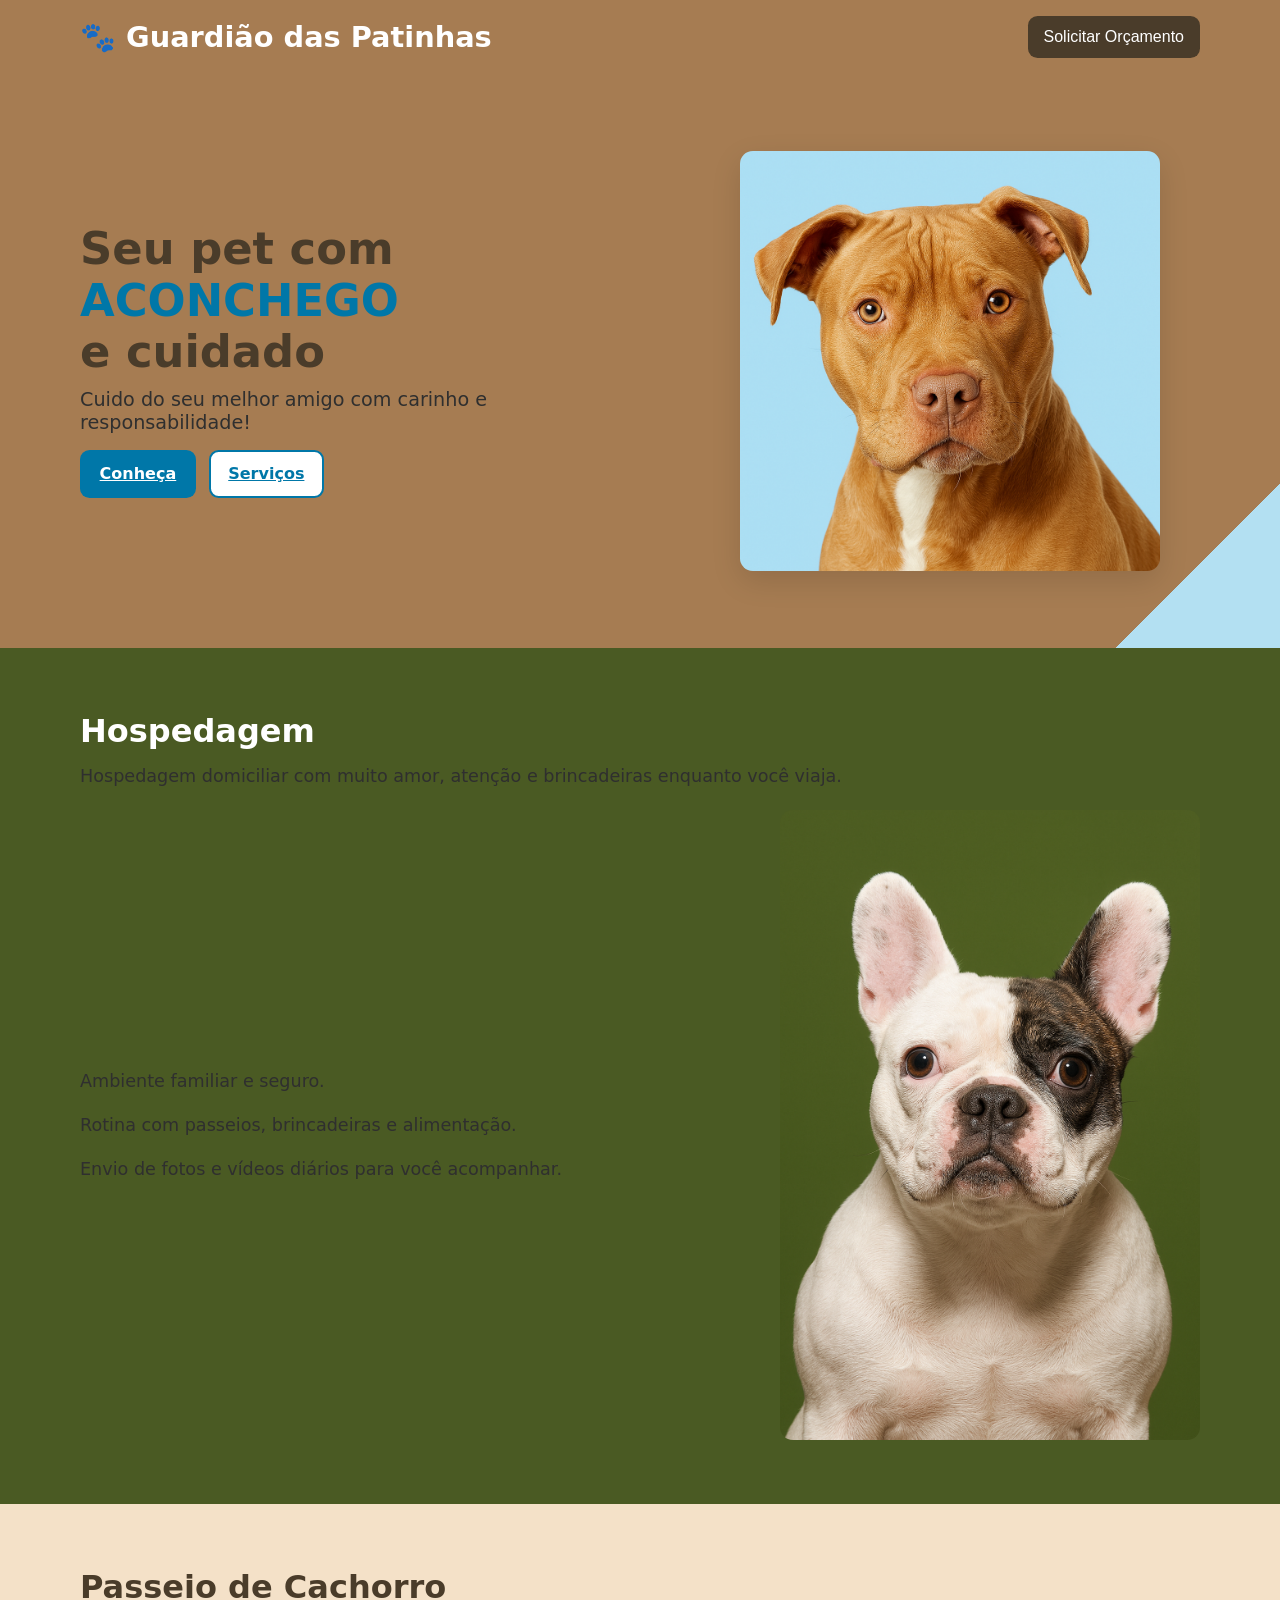
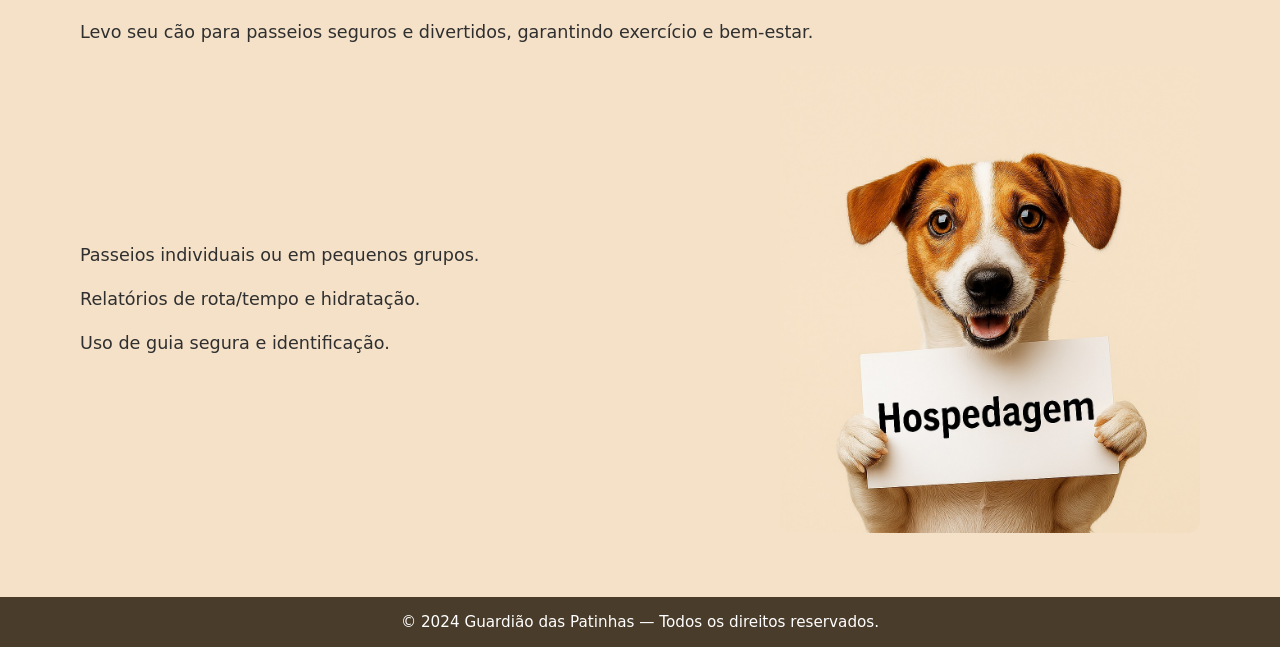
==== main/index.html @ 391a0150 "Segundo commit" ====
<!DOCTYPE html>
<html lang="pt-br">
<head>
  <meta charset="UTF-8" />
  <title>Dogwalker & Hospedagem | Guardião das Patinhas</title>
  <meta name="viewport" content="width=device-width, initial-scale=1" />
  <meta name="description" content="Hospedagem domiciliar e passeios para cães com carinho e segurança. Solicite um orçamento." />

  <style>
    /* ===== Reset básico ===== */
    *, *::before, *::after { box-sizing: border-box; }
    html { scroll-behavior: smooth; }
    body {
      margin: 0;
      font-family: system-ui, -apple-system, "Segoe UI", Roboto, "Helvetica Neue", Arial, sans-serif;
      color: #2b2b2b;
      background: linear-gradient(135deg, #a67c52 50%, #b3e0f2 50%);
      min-height: 100dvh;
    }
    img { display: block; max-width: 100%; height: auto; }

    /* ===== Layout utilitário ===== */
    .container {
      width: min(1120px, 92%);
      margin-inline: auto;
    }
    .stack { display: grid; gap: 1rem; }
    .section { padding-block: clamp(2rem, 5vw, 4rem); background: #fff; }

    /* ===== Cabeçalho ===== */
    header {
      position: relative;
      z-index: 10;
      padding-block: 1rem;
    }
    .header-inner {
      display: flex;
      align-items: center;
      justify-content: space-between;
      gap: 1rem;
    }
    .logo {
      font-size: clamp(1.25rem, 2.5vw, 1.8rem);
      font-weight: 800;
      color: #fff;
      text-wrap: balance;
    }
    .cta-button {
      background-color: #4a3c2a;
      color: #fff;
      padding: .75rem 1rem;
      border: 0;
      border-radius: .6rem;
      font-size: 1rem;
      cursor: pointer;
      transition: transform .08s ease, opacity .2s ease;
    }
    .cta-button:hover { opacity: .92; }
    .cta-button:active { transform: translateY(1px); }

    /* ===== Hero ===== */
    .hero {
      padding-block: clamp(2rem, 6vw, 5rem);
    }
    .hero-grid {
      display: grid;
      grid-template-columns: 1.15fr .85fr;
      align-items: center;
      gap: clamp(1.25rem, 3vw, 2.5rem);
    }
    .hero-text {
      max-width: 56ch;
    }
    .hero-text h1 {
      font-size: clamp(1.8rem, 4vw, 2.8rem);
      line-height: 1.15;
      color: #4a3c2a;
      margin: 0 0 .6rem;
      text-wrap: balance;
    }
    .hero-text h1 span { color: #0077a8; }
    .hero-text p {
      margin: 0 0 1rem;
      font-size: clamp(1rem, 2.1vw, 1.2rem);
      color: #2f2f2f;
    }
    .hero-buttons {
      display: flex;
      flex-wrap: wrap;
      gap: .8rem;
      margin-top: .5rem;
    }
    .btn {
      padding: .8rem 1.1rem;
      border-radius: .6rem;
      border: 2px solid transparent;
      font-weight: 600;
      cursor: pointer;
      transition: transform .08s ease, opacity .2s ease, background .2s ease, color .2s ease, border-color .2s ease;
    }
    .btn:active { transform: translateY(1px); }
    .btn-primary { background: #0077a8; color: #fff; }
    .btn-primary:hover { opacity: .94; }
    .btn-secondary { background: #fff; color: #0077a8; border-color: #0077a8; }
    .btn-secondary:hover { background: #eef8fc; }

    .hero-image {
      /* Removemos margem negativa para não quebrar no mobile */
      justify-self: center;
    }
    .hero-image img {
      width: min(420px, 100%);
      border-radius: .8rem;
      box-shadow: 0 10px 30px rgba(0,0,0,.12);
    }

    /* ===== Seções ===== */
    .section-title {
      font-size: clamp(1.5rem, 3vw, 2rem);
      margin: 0 0 .75rem;
      color: #4a3c2a;
    }
    .section p {
      font-size: clamp(1rem, 2vw, 1.1rem);
      line-height: 1.6;
      margin: 0;
      color: #2f2f2f;
    }

    .section1 { background: #4A5A23; color: #fff; }
    .section1 .section-title { color: #fff; }
    .section1 .media {
      display: grid;
      grid-template-columns: 1fr 420px;
      align-items: center;
      gap: 1.25rem;
      margin-top: 1.25rem;
    }
    .section1 .media .frame img { border-radius: .8rem; }

    .section2 { background: #F4E1C8; }
    .section2 .media {
      display: grid;
      grid-template-columns: 1fr 420px;
      align-items: center;
      gap: 1.25rem;
      margin-top: 1.25rem;
    }
    .section2 .frame img { border-radius: .8rem; }

    /* ===== Rodapé ===== */
    footer {
      text-align: center;
      padding: 1rem;
      background: #4a3c2a;
      color: #fff;
      font-size: .95rem;
    }

    /* ===== Responsividade ===== */
    @media (max-width: 992px) {
      .hero-grid { grid-template-columns: 1fr; text-align: center; }
      .hero-buttons { justify-content: center; }
      .hero-image { order: 2; }
    }

    @media (max-width: 768px) {
      .section1 .media,
      .section2 .media { grid-template-columns: 1fr; }
      .section1 .frame,
      .section2 .frame { justify-self: center; }
    }

    @media (max-width: 480px) {
      .btn, .cta-button { width: 100%; }
      .header-inner { flex-wrap: wrap; }
      .logo { width: 100%; }
    }

    /* Acessibilidade de foco */
    :focus-visible {
      outline: 3px solid #0077a8;
      outline-offset: 2px;
      border-radius: .4rem;
    }
  </style>
</head>
<body>
  <header>
    <div class="container header-inner">
      <div class="logo" aria-label="Guardião das Patinhas">🐾 Guardião das Patinhas</div>
      <button class="cta-button" onclick="document.getElementById('contato').scrollIntoView({behavior:'smooth'})">
        Solicitar Orçamento
      </button>
    </div>
  </header>

  <main>
    <!-- HERO -->
    <section class="hero">
      <div class="container hero-grid">
        <div class="hero-text">
          <h1>Seu pet com <span>ACONCHEGO</span> e cuidado</h1>
          <p>Cuido do seu melhor amigo com carinho e responsabilidade!</p>
          <div class="hero-buttons">
            <a class="btn btn-primary" href="#servicos">Conheça</a>
            <a class="btn btn-secondary" href="#servicos">Serviços</a>
          </div>
        </div>

        <div class="hero-image" aria-hidden="true">
          <!-- Ajuste o caminho dos arquivos conforme os nomes no repositório -->
          <img src="Designer.png" alt="Cachorro feliz em ilustração" />
        </div>
      </div>
    </section>

    <!-- HOSPEDAGEM -->
    <section class="section section1" id="hospedagem">
      <div class="container">
        <h2 class="section-title">Hospedagem</h2>
        <p>Hospedagem domiciliar com muito amor, atenção e brincadeiras enquanto você viaja.</p>

        <div class="media">
          <div class="copy">
            <p class="stack">
              <span>Ambiente familiar e seguro.</span>
              <span>Rotina com passeios, brincadeiras e alimentação.</span>
              <span>Envio de fotos e vídeos diários para você acompanhar.</span>
            </p>
          </div>
          <div class="frame">
            <img src="Designer (1).png" alt="Cão descansando confortável" />
          </div>
        </div>
      </div>
    </section>

    <!-- PASSEIO -->
    <section class="section section2" id="servicos">
      <div class="container">
        <h2 class="section-title">Passeio de Cachorro</h2>
        <p>Levo seu cão para passeios seguros e divertidos, garantindo exercício e bem-estar.</p>

        <div class="media">
          <div class="copy">
            <p class="stack">
              <span>Passeios individuais ou em pequenos grupos.</span>
              <span>Relatórios de rota/tempo e hidratação.</span>
              <span>Uso de guia segura e identificação.</span>
            </p>
          </div>
          <div class="frame">
            <img src="WhatsApp Image 2025-10-24 at 14.42.42.jpeg" alt="Pessoa passeando com um cachorro feliz" />
          </div>
        </div>
      </div>
    </section>
  </main>

  <footer id="contato">
    &copy; 2024 Guardião das Patinhas — Todos os direitos reservados.
  </footer>
</body>
</html>
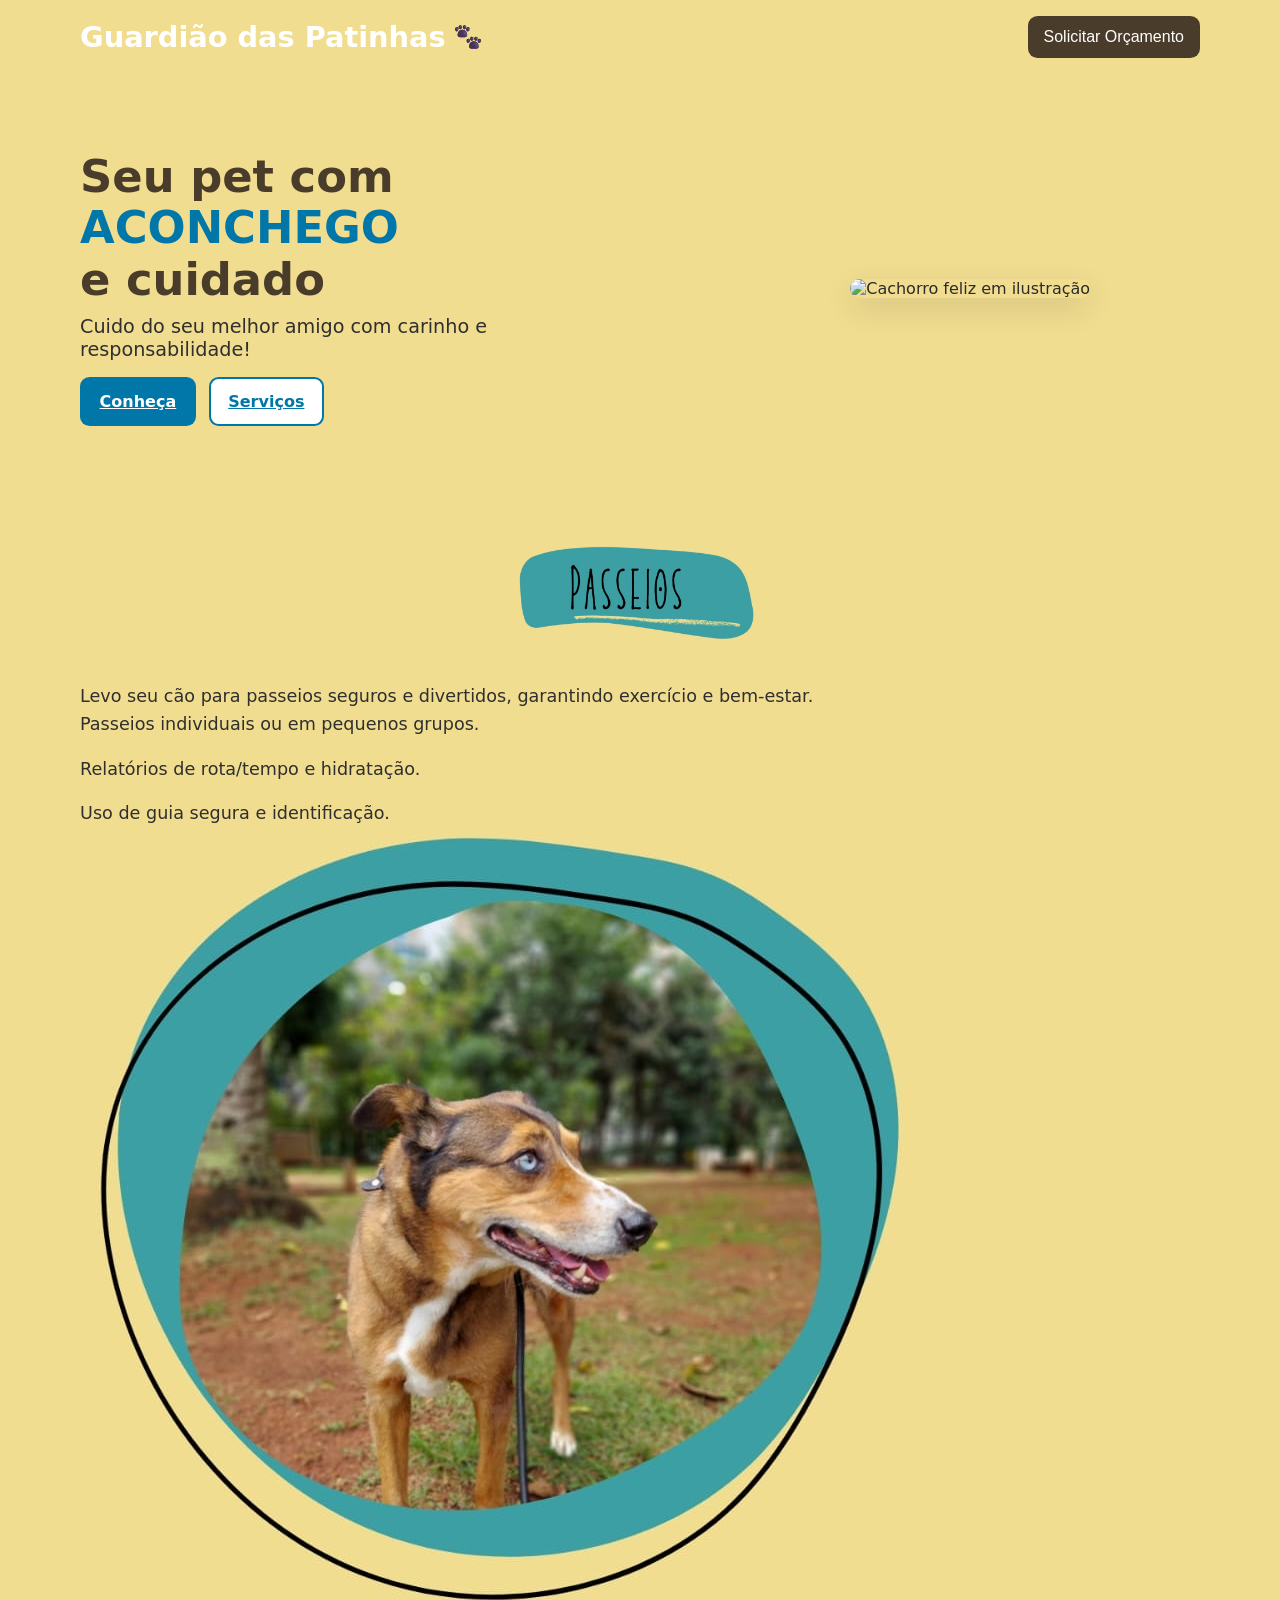
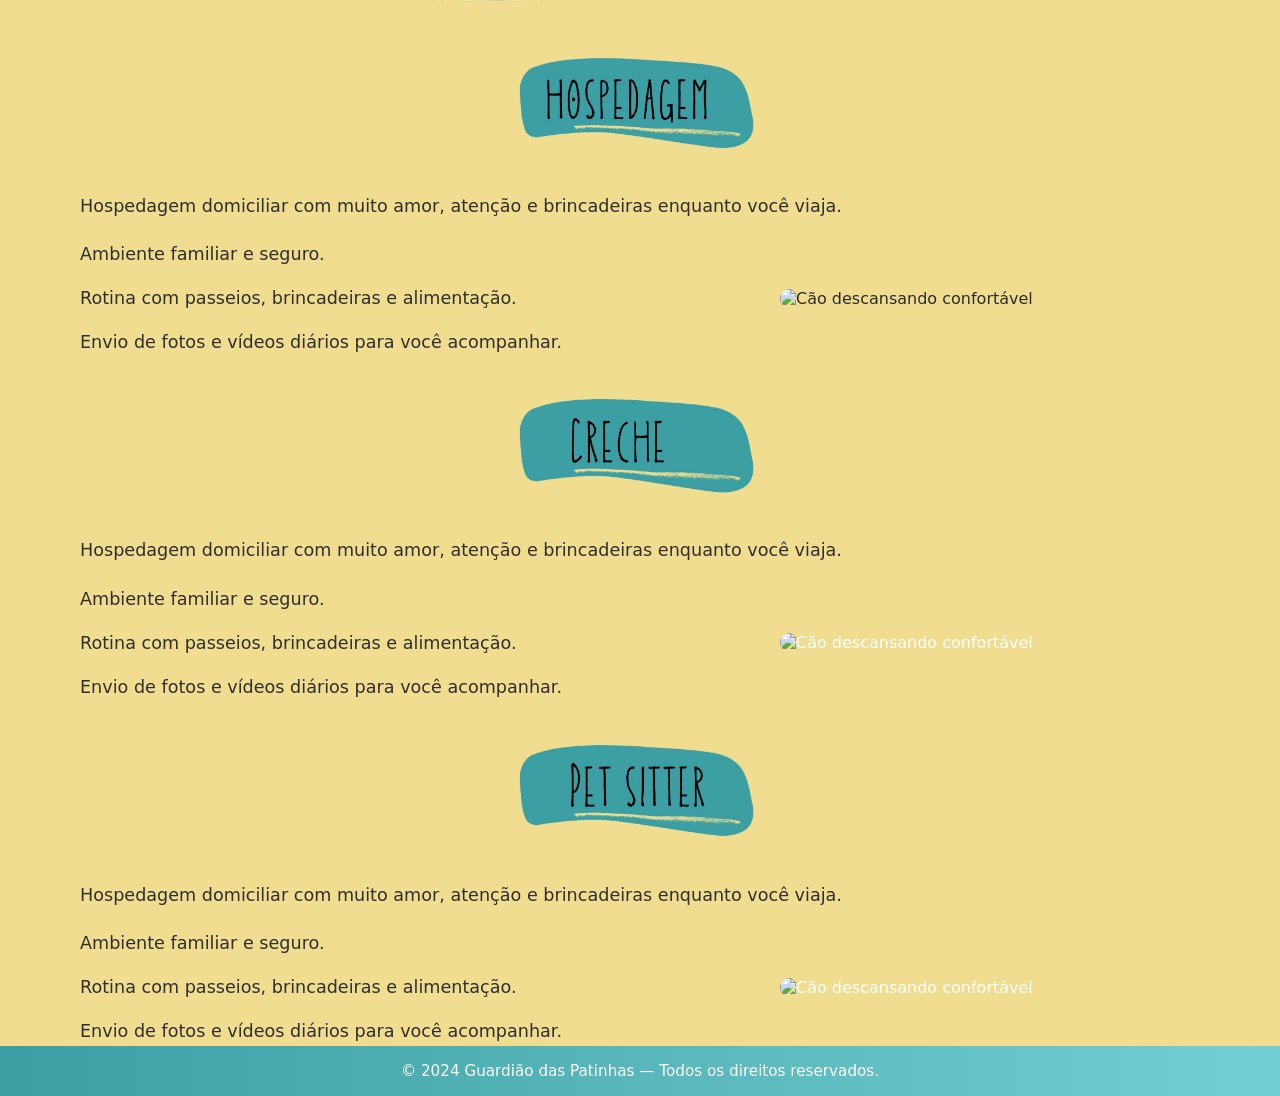
==== commit ef940b84: "Outro commit" ====
--- a/main/index.html
+++ b/main/index.html
@@ -14,7 +14,7 @@
       margin: 0;
       font-family: system-ui, -apple-system, "Segoe UI", Roboto, "Helvetica Neue", Arial, sans-serif;
       color: #2b2b2b;
-      background: linear-gradient(135deg, #a67c52 50%, #b3e0f2 50%);
+      background: #f1dd90;
       min-height: 100dvh;
     }
     img { display: block; max-width: 100%; height: auto; }
@@ -25,7 +25,7 @@
       margin-inline: auto;
     }
     .stack { display: grid; gap: 1rem; }
-    .section { padding-block: clamp(2rem, 5vw, 4rem); background: #fff; }
+    
 
     /* ===== Cabeçalho ===== */
     header {
@@ -44,6 +44,7 @@
       font-weight: 800;
       color: #fff;
       text-wrap: balance;
+      display: flex;
     }
     .cta-button {
       background-color: #4a3c2a;
@@ -127,7 +128,7 @@
       color: #2f2f2f;
     }
 
-    .section1 { background: #4A5A23; color: #fff; }
+    .section1 { color: #fff; }
     .section1 .section-title { color: #fff; }
     .section1 .media {
       display: grid;
@@ -138,7 +139,6 @@
     }
     .section1 .media .frame img { border-radius: .8rem; }
 
-    .section2 { background: #F4E1C8; }
     .section2 .media {
       display: grid;
       grid-template-columns: 1fr 420px;
@@ -152,7 +152,7 @@
     footer {
       text-align: center;
       padding: 1rem;
-      background: #4a3c2a;
+      background: linear-gradient(90deg, #3c9fa3, #72cfd2);
       color: #fff;
       font-size: .95rem;
     }
@@ -183,12 +183,19 @@
       outline-offset: 2px;
       border-radius: .4rem;
     }
+
+    #img-passeio, #img-hospedagem, #img-petsitter, #img-creche {
+      margin: 40px auto;
+      height: 100px;
+      width: 250px;
+    }
+
   </style>
 </head>
 <body>
   <header>
     <div class="container header-inner">
-      <div class="logo" aria-label="Guardião das Patinhas">🐾 Guardião das Patinhas</div>
+      <div class="logo" aria-label="Guardião das Patinhas">Guardião das Patinhas <img src="patinhas.png" alt=""> </div>
       <button class="cta-button" onclick="document.getElementById('contato').scrollIntoView({behavior:'smooth'})">
         Solicitar Orçamento
       </button>
@@ -215,10 +222,31 @@
       </div>
     </section>
 
-    <!-- HOSPEDAGEM -->
-    <section class="section section1" id="hospedagem">
+    <!-- PASSEIO -->
+    <section class="section section3" id="servicos">
       <div class="container">
-        <h2 class="section-title">Hospedagem</h2>
+        <img src="WhatsApp Image 2025-11-22 at 16.36.16.jpeg" id="img-passeio">
+        <p>Levo seu cão para passeios seguros e divertidos, garantindo exercício e bem-estar.</p>
+
+        <div class="media">
+          <div class="copy">
+            <p class="stack">
+              <span>Passeios individuais ou em pequenos grupos.</span>
+              <span>Relatórios de rota/tempo e hidratação.</span>
+              <span>Uso de guia segura e identificação.</span>
+            </p>
+          </div>
+          <div class="frame">
+            <img src="WhatsApp Image 2025-11-22 at 16.40.40.jpeg" alt="Pessoa passeando com um cachorro feliz"  id="img2"/>
+          </div>
+        </div>
+      </div>
+    </section>
+
+        <!-- HOSPEDAGEM -->
+    <section class="section section2" id="hospedagem">
+      <div class="container">
+        <img src="WhatsApp Image 2025-11-22 at 16.26.39.jpeg" id="img-hospedagem">
         <p>Hospedagem domiciliar com muito amor, atenção e brincadeiras enquanto você viaja.</p>
 
         <div class="media">
@@ -236,22 +264,43 @@
       </div>
     </section>
 
-    <!-- PASSEIO -->
-    <section class="section section2" id="servicos">
+    <!-- CRECHE -->
+    <section class="section section1" id="creche">
       <div class="container">
-        <h2 class="section-title">Passeio de Cachorro</h2>
-        <p>Levo seu cão para passeios seguros e divertidos, garantindo exercício e bem-estar.</p>
+        <img src="WhatsApp Image 2025-11-22 at 16.37.30.jpeg" id="img-creche">
+        <p>Hospedagem domiciliar com muito amor, atenção e brincadeiras enquanto você viaja.</p>
 
         <div class="media">
           <div class="copy">
             <p class="stack">
-              <span>Passeios individuais ou em pequenos grupos.</span>
-              <span>Relatórios de rota/tempo e hidratação.</span>
-              <span>Uso de guia segura e identificação.</span>
+              <span>Ambiente familiar e seguro.</span>
+              <span>Rotina com passeios, brincadeiras e alimentação.</span>
+              <span>Envio de fotos e vídeos diários para você acompanhar.</span>
             </p>
           </div>
           <div class="frame">
-            <img src="WhatsApp Image 2025-10-24 at 14.42.42.jpeg" alt="Pessoa passeando com um cachorro feliz" />
+            <img src="Designer (1).png" alt="Cão descansando confortável" />
+          </div>
+        </div>
+      </div>
+    </section>
+
+    <!-- PET SISTTER -->
+    <section class="section section1" id="petsitter">
+      <div class="container">
+        <img src="WhatsApp Image 2025-11-22 at 16.36.59.jpeg" id="img-petsitter">
+        <p>Hospedagem domiciliar com muito amor, atenção e brincadeiras enquanto você viaja.</p>
+
+        <div class="media">
+          <div class="copy">
+            <p class="stack">
+              <span>Ambiente familiar e seguro.</span>
+              <span>Rotina com passeios, brincadeiras e alimentação.</span>
+              <span>Envio de fotos e vídeos diários para você acompanhar.</span>
+            </p>
+          </div>
+          <div class="frame">
+            <img src="Designer (1).png" alt="Cão descansando confortável" />
           </div>
         </div>
       </div>
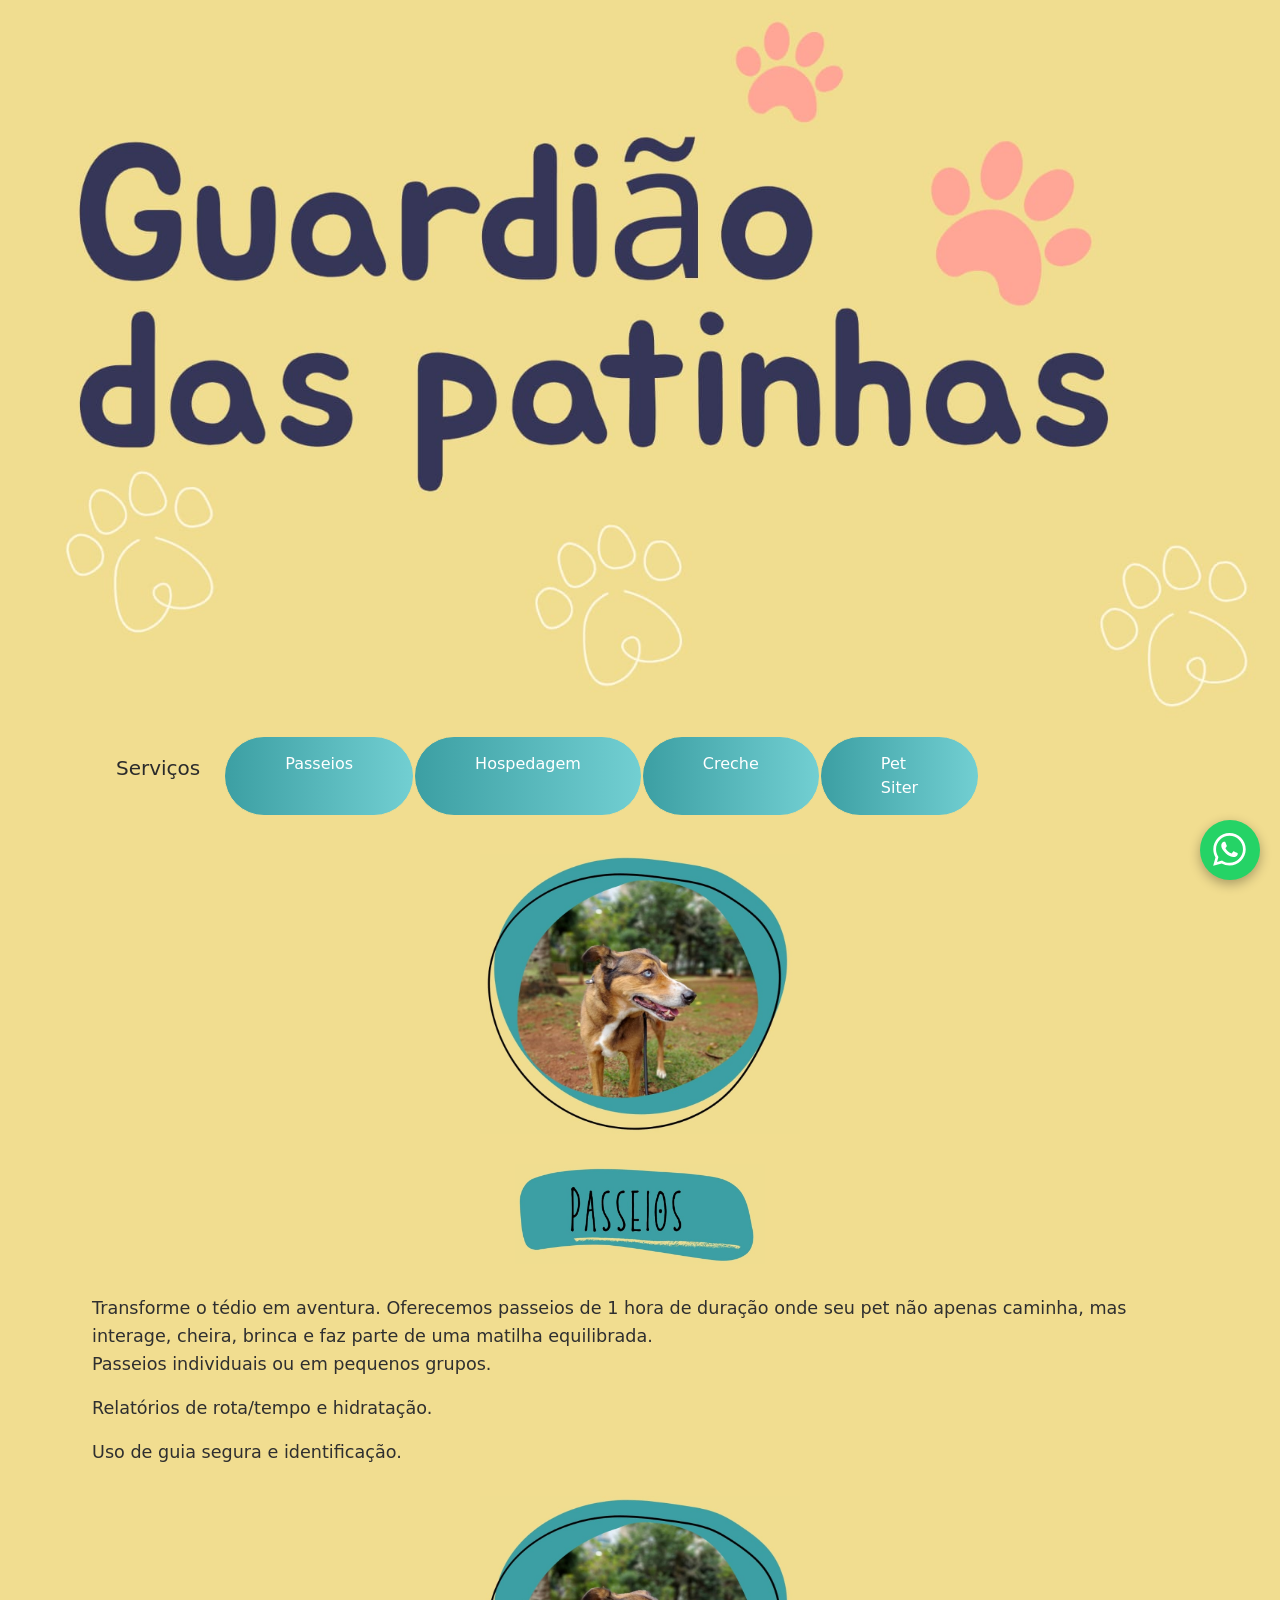
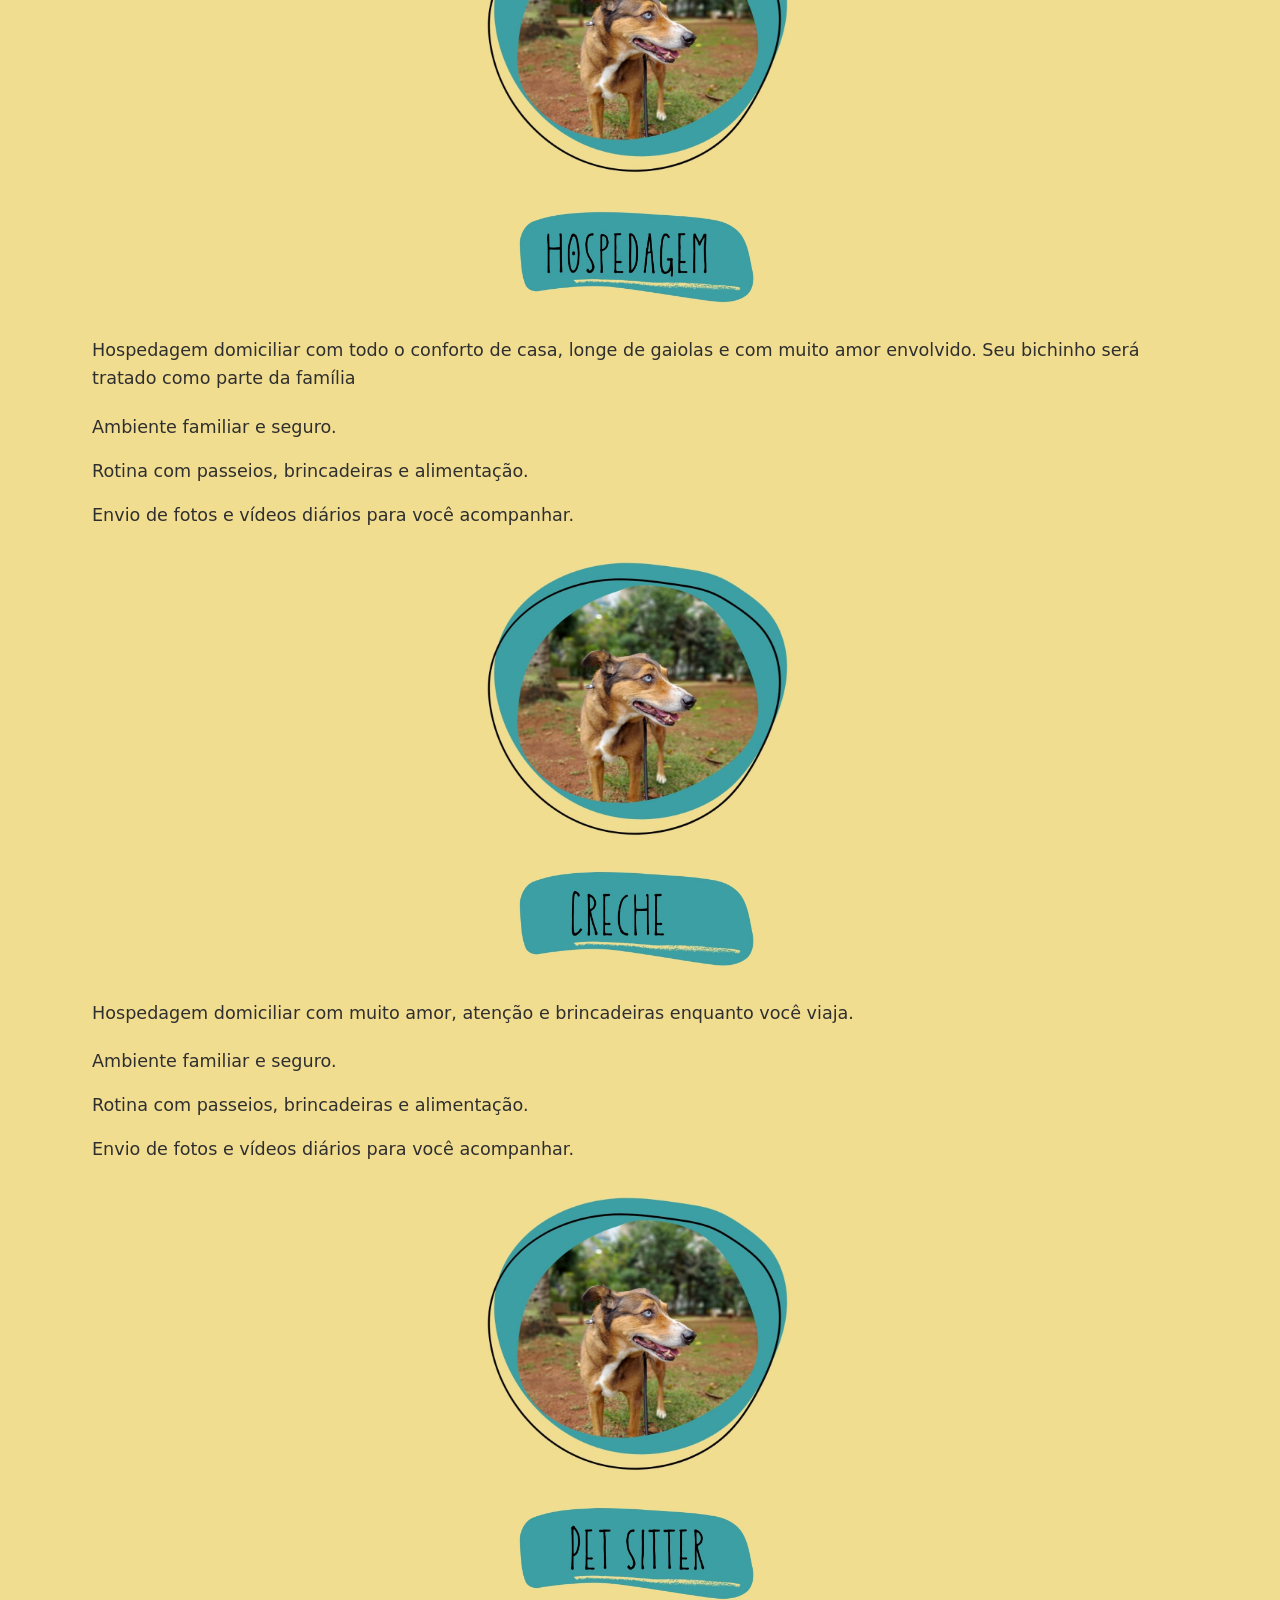
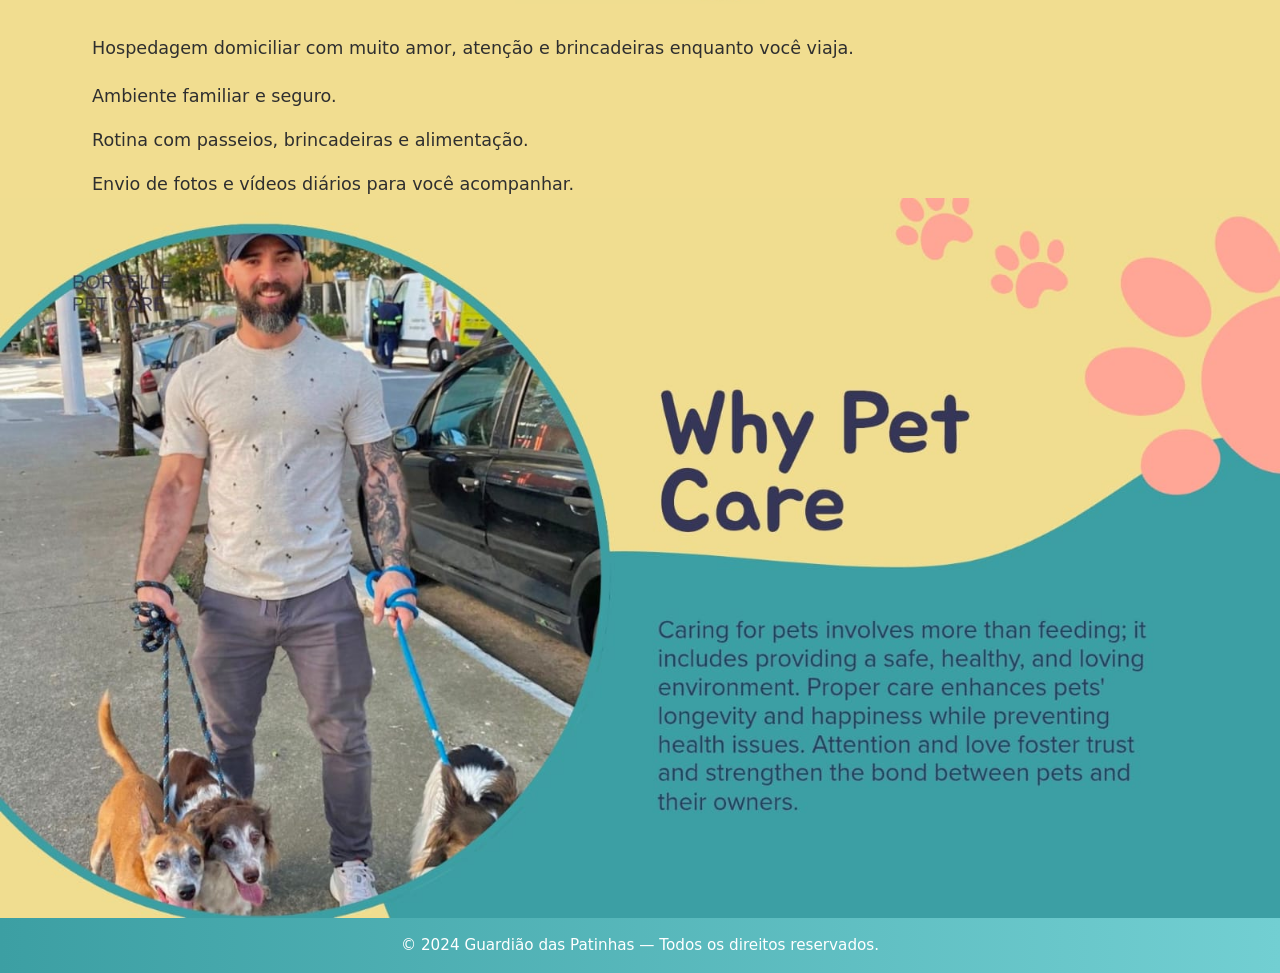
==== commit b3b1495a: "Add files via upload" ====
--- a/main/index.html
+++ b/main/index.html
@@ -1,314 +1,475 @@
-<!DOCTYPE html>
-<html lang="pt-br">
-<head>
-  <meta charset="UTF-8" />
-  <title>Dogwalker & Hospedagem | Guardião das Patinhas</title>
-  <meta name="viewport" content="width=device-width, initial-scale=1" />
-  <meta name="description" content="Hospedagem domiciliar e passeios para cães com carinho e segurança. Solicite um orçamento." />
-
-  <style>
-    /* ===== Reset básico ===== */
-    *, *::before, *::after { box-sizing: border-box; }
-    html { scroll-behavior: smooth; }
-    body {
-      margin: 0;
-      font-family: system-ui, -apple-system, "Segoe UI", Roboto, "Helvetica Neue", Arial, sans-serif;
-      color: #2b2b2b;
-      background: #f1dd90;
-      min-height: 100dvh;
-    }
-    img { display: block; max-width: 100%; height: auto; }
-
-    /* ===== Layout utilitário ===== */
-    .container {
-      width: min(1120px, 92%);
-      margin-inline: auto;
-    }
-    .stack { display: grid; gap: 1rem; }
-    
-
-    /* ===== Cabeçalho ===== */
-    header {
-      position: relative;
-      z-index: 10;
-      padding-block: 1rem;
-    }
-    .header-inner {
-      display: flex;
-      align-items: center;
-      justify-content: space-between;
-      gap: 1rem;
-    }
-    .logo {
-      font-size: clamp(1.25rem, 2.5vw, 1.8rem);
-      font-weight: 800;
-      color: #fff;
-      text-wrap: balance;
-      display: flex;
-    }
-    .cta-button {
-      background-color: #4a3c2a;
-      color: #fff;
-      padding: .75rem 1rem;
-      border: 0;
-      border-radius: .6rem;
-      font-size: 1rem;
-      cursor: pointer;
-      transition: transform .08s ease, opacity .2s ease;
-    }
-    .cta-button:hover { opacity: .92; }
-    .cta-button:active { transform: translateY(1px); }
-
-    /* ===== Hero ===== */
-    .hero {
-      padding-block: clamp(2rem, 6vw, 5rem);
-    }
-    .hero-grid {
-      display: grid;
-      grid-template-columns: 1.15fr .85fr;
-      align-items: center;
-      gap: clamp(1.25rem, 3vw, 2.5rem);
-    }
-    .hero-text {
-      max-width: 56ch;
-    }
-    .hero-text h1 {
-      font-size: clamp(1.8rem, 4vw, 2.8rem);
-      line-height: 1.15;
-      color: #4a3c2a;
-      margin: 0 0 .6rem;
-      text-wrap: balance;
-    }
-    .hero-text h1 span { color: #0077a8; }
-    .hero-text p {
-      margin: 0 0 1rem;
-      font-size: clamp(1rem, 2.1vw, 1.2rem);
-      color: #2f2f2f;
-    }
-    .hero-buttons {
-      display: flex;
-      flex-wrap: wrap;
-      gap: .8rem;
-      margin-top: .5rem;
-    }
-    .btn {
-      padding: .8rem 1.1rem;
-      border-radius: .6rem;
-      border: 2px solid transparent;
-      font-weight: 600;
-      cursor: pointer;
-      transition: transform .08s ease, opacity .2s ease, background .2s ease, color .2s ease, border-color .2s ease;
-    }
-    .btn:active { transform: translateY(1px); }
-    .btn-primary { background: #0077a8; color: #fff; }
-    .btn-primary:hover { opacity: .94; }
-    .btn-secondary { background: #fff; color: #0077a8; border-color: #0077a8; }
-    .btn-secondary:hover { background: #eef8fc; }
-
-    .hero-image {
-      /* Removemos margem negativa para não quebrar no mobile */
-      justify-self: center;
-    }
-    .hero-image img {
-      width: min(420px, 100%);
-      border-radius: .8rem;
-      box-shadow: 0 10px 30px rgba(0,0,0,.12);
-    }
-
-    /* ===== Seções ===== */
-    .section-title {
-      font-size: clamp(1.5rem, 3vw, 2rem);
-      margin: 0 0 .75rem;
-      color: #4a3c2a;
-    }
-    .section p {
-      font-size: clamp(1rem, 2vw, 1.1rem);
-      line-height: 1.6;
-      margin: 0;
-      color: #2f2f2f;
-    }
-
-    .section1 { color: #fff; }
-    .section1 .section-title { color: #fff; }
-    .section1 .media {
-      display: grid;
-      grid-template-columns: 1fr 420px;
-      align-items: center;
-      gap: 1.25rem;
-      margin-top: 1.25rem;
-    }
-    .section1 .media .frame img { border-radius: .8rem; }
-
-    .section2 .media {
-      display: grid;
-      grid-template-columns: 1fr 420px;
-      align-items: center;
-      gap: 1.25rem;
-      margin-top: 1.25rem;
-    }
-    .section2 .frame img { border-radius: .8rem; }
-
-    /* ===== Rodapé ===== */
-    footer {
-      text-align: center;
-      padding: 1rem;
-      background: linear-gradient(90deg, #3c9fa3, #72cfd2);
-      color: #fff;
-      font-size: .95rem;
-    }
-
-    /* ===== Responsividade ===== */
-    @media (max-width: 992px) {
-      .hero-grid { grid-template-columns: 1fr; text-align: center; }
-      .hero-buttons { justify-content: center; }
-      .hero-image { order: 2; }
-    }
-
-    @media (max-width: 768px) {
-      .section1 .media,
-      .section2 .media { grid-template-columns: 1fr; }
-      .section1 .frame,
-      .section2 .frame { justify-self: center; }
-    }
-
-    @media (max-width: 480px) {
-      .btn, .cta-button { width: 100%; }
-      .header-inner { flex-wrap: wrap; }
-      .logo { width: 100%; }
-    }
-
-    /* Acessibilidade de foco */
-    :focus-visible {
-      outline: 3px solid #0077a8;
-      outline-offset: 2px;
-      border-radius: .4rem;
-    }
-
-    #img-passeio, #img-hospedagem, #img-petsitter, #img-creche {
-      margin: 40px auto;
-      height: 100px;
-      width: 250px;
-    }
-
-  </style>
-</head>
-<body>
-  <header>
-    <div class="container header-inner">
-      <div class="logo" aria-label="Guardião das Patinhas">Guardião das Patinhas <img src="patinhas.png" alt=""> </div>
-      <button class="cta-button" onclick="document.getElementById('contato').scrollIntoView({behavior:'smooth'})">
-        Solicitar Orçamento
-      </button>
-    </div>
-  </header>
-
-  <main>
-    <!-- HERO -->
-    <section class="hero">
-      <div class="container hero-grid">
-        <div class="hero-text">
-          <h1>Seu pet com <span>ACONCHEGO</span> e cuidado</h1>
-          <p>Cuido do seu melhor amigo com carinho e responsabilidade!</p>
-          <div class="hero-buttons">
-            <a class="btn btn-primary" href="#servicos">Conheça</a>
-            <a class="btn btn-secondary" href="#servicos">Serviços</a>
-          </div>
-        </div>
-
-        <div class="hero-image" aria-hidden="true">
-          <!-- Ajuste o caminho dos arquivos conforme os nomes no repositório -->
-          <img src="Designer.png" alt="Cachorro feliz em ilustração" />
-        </div>
-      </div>
-    </section>
-
-    <!-- PASSEIO -->
-    <section class="section section3" id="servicos">
-      <div class="container">
-        <img src="WhatsApp Image 2025-11-22 at 16.36.16.jpeg" id="img-passeio">
-        <p>Levo seu cão para passeios seguros e divertidos, garantindo exercício e bem-estar.</p>
-
-        <div class="media">
-          <div class="copy">
-            <p class="stack">
-              <span>Passeios individuais ou em pequenos grupos.</span>
-              <span>Relatórios de rota/tempo e hidratação.</span>
-              <span>Uso de guia segura e identificação.</span>
-            </p>
-          </div>
-          <div class="frame">
-            <img src="WhatsApp Image 2025-11-22 at 16.40.40.jpeg" alt="Pessoa passeando com um cachorro feliz"  id="img2"/>
-          </div>
-        </div>
-      </div>
-    </section>
-
-        <!-- HOSPEDAGEM -->
-    <section class="section section2" id="hospedagem">
-      <div class="container">
-        <img src="WhatsApp Image 2025-11-22 at 16.26.39.jpeg" id="img-hospedagem">
-        <p>Hospedagem domiciliar com muito amor, atenção e brincadeiras enquanto você viaja.</p>
-
-        <div class="media">
-          <div class="copy">
-            <p class="stack">
-              <span>Ambiente familiar e seguro.</span>
-              <span>Rotina com passeios, brincadeiras e alimentação.</span>
-              <span>Envio de fotos e vídeos diários para você acompanhar.</span>
-            </p>
-          </div>
-          <div class="frame">
-            <img src="Designer (1).png" alt="Cão descansando confortável" />
-          </div>
-        </div>
-      </div>
-    </section>
-
-    <!-- CRECHE -->
-    <section class="section section1" id="creche">
-      <div class="container">
-        <img src="WhatsApp Image 2025-11-22 at 16.37.30.jpeg" id="img-creche">
-        <p>Hospedagem domiciliar com muito amor, atenção e brincadeiras enquanto você viaja.</p>
-
-        <div class="media">
-          <div class="copy">
-            <p class="stack">
-              <span>Ambiente familiar e seguro.</span>
-              <span>Rotina com passeios, brincadeiras e alimentação.</span>
-              <span>Envio de fotos e vídeos diários para você acompanhar.</span>
-            </p>
-          </div>
-          <div class="frame">
-            <img src="Designer (1).png" alt="Cão descansando confortável" />
-          </div>
-        </div>
-      </div>
-    </section>
-
-    <!-- PET SISTTER -->
-    <section class="section section1" id="petsitter">
-      <div class="container">
-        <img src="WhatsApp Image 2025-11-22 at 16.36.59.jpeg" id="img-petsitter">
-        <p>Hospedagem domiciliar com muito amor, atenção e brincadeiras enquanto você viaja.</p>
-
-        <div class="media">
-          <div class="copy">
-            <p class="stack">
-              <span>Ambiente familiar e seguro.</span>
-              <span>Rotina com passeios, brincadeiras e alimentação.</span>
-              <span>Envio de fotos e vídeos diários para você acompanhar.</span>
-            </p>
-          </div>
-          <div class="frame">
-            <img src="Designer (1).png" alt="Cão descansando confortável" />
-          </div>
-        </div>
-      </div>
-    </section>
-  </main>
-
-  <footer id="contato">
-    &copy; 2024 Guardião das Patinhas — Todos os direitos reservados.
-  </footer>
-</body>
+<!DOCTYPE html>
+<html lang="pt-br">
+
+<head>
+  <meta charset="UTF-8" />
+  <title>Dogwalker & Hospedagem | Guardião das Patinhas</title>
+  <meta name="viewport" content="width=device-width, initial-scale=1" />
+  <meta name="description"
+    content="Hospedagem domiciliar e passeios para cães com carinho e segurança. Solicite um orçamento." />
+
+  <style>
+    /* ===== Reset básico ===== */
+    *,
+    *::before,
+    *::after {
+      box-sizing: border-box;
+    }
+
+    html {
+      scroll-behavior: smooth;
+    }
+
+    body {
+      margin: 0 !important;
+      font-family: system-ui, -apple-system, "Segoe UI", Roboto, "Helvetica Neue", Arial, sans-serif !important;
+      color: #2b2b2b !important;
+      background: #f1dd90 !important;
+      min-height: 100dvh !important;
+    }
+
+    img {
+      display: block !important;
+      max-width: 100% !important;
+      height: auto !important;
+    }
+
+    /* ===== Layout utilitário ===== */
+    .container {
+      width: min(1120px, 92%) !important;
+      margin-inline: auto !important;
+    }
+
+    .stack {
+      display: grid !important;
+      gap: 1rem !important;
+    }
+
+
+    /* ===== Cabeçalho ===== */
+    header {
+      position: relative !important;
+      z-index: 10 !important;
+    }
+
+    .header-inner {
+      display: flex !important;
+      align-items: center !important;
+      justify-content: space-between !important;
+      gap: 1rem !important;
+    }
+
+    .logo {
+      font-size: clamp(1.25rem, 2.5vw, 1.8rem) !important;
+      font-weight: 800 !important;
+      color: #fff !important;
+      text-wrap: balance !important;
+      display: flex !important;
+    }
+
+    .cta-button {
+      background-color: #4a3c2a !important;
+      color: #fff !important;
+      padding: .75rem 1rem !important;
+      border: 0 !important;
+      border-radius: .6rem !important;
+      font-size: 1rem !important;
+      cursor: pointer !important;
+      transition: transform .08s ease, opacity .2s ease !important;
+    }
+
+    .cta-button:hover {
+      opacity: .92 !important;
+    }
+
+    .cta-button:active {
+      transform: translateY(1px) !important;
+    }
+
+    /* ===== Hero ===== */
+
+    .hero-grid {
+      display: grid !important;
+      grid-template-columns: 1.15fr .85fr !important;
+      align-items: center !important;
+      gap: clamp(1.25rem, 3vw, 2.5rem) !important;
+    }
+
+    .hero-text {
+      max-width: 56ch !important;
+    }
+
+    .hero-text h1 {
+      font-size: clamp(1.8rem, 4vw, 2.8rem) !important;
+      line-height: 1.15 !important;
+      color: #4a3c2a !important;
+      margin: 0 0 .6rem !important;
+      text-wrap: balance !important;
+    }
+
+    .hero-text h1 span {
+      color: #0077a8 !important;
+    }
+
+    .hero-text p {
+      margin: 0 0 1rem !important;
+      font-size: clamp(1rem, 2.1vw, 1.2rem) !important;
+      color: #2f2f2f !important;
+    }
+
+    .hero-buttons {
+      display: flex !important;
+      flex-wrap: wrap !important;
+      gap: .8rem !important;
+      margin-top: .5rem !important;
+    }
+
+    .btn {
+      padding: .8rem 1.1rem !important;
+      border-radius: .6rem !important;
+      border: 2px solid transparent !important;
+      font-weight: 600 !important;
+      cursor: pointer !important;
+      transition: transform .08s ease, opacity .2s ease, background .2s ease, color .2s ease, border-color .2s ease !important;
+    }
+
+    .btn:active {
+      transform: translateY(1px) !important;
+    }
+
+    .btn-primary {
+      background: #0077a8 !important;
+      color: #fff !important;
+    }
+
+    .btn-primary:hover {
+      opacity: .94 !important;
+    }
+
+    .btn-secondary {
+      background: #fff !important;
+      color: #0077a8 !important;
+      border-color: #0077a8 !important;
+    }
+
+    .btn-secondary:hover {
+      background: #eef8fc !important;
+    }
+
+    .hero-image {
+      /* Removemos margem negativa para não quebrar no mobile */
+      justify-self: center !important;
+    }
+
+    .hero-image img {
+      width: min(420px, 100%) !important;
+      border-radius: .8rem !important;
+      box-shadow: 0 10px 30px rgba(0, 0, 0, .12) !important;
+    }
+
+    /* ===== Seções ===== */
+    .section-title {
+      font-size: clamp(1.5rem, 3vw, 2rem) !important;
+      margin: 0 0 .75rem !important;
+      color: #4a3c2a !important;
+    }
+
+    .section p {
+      font-size: clamp(1rem, 2vw, 1.1rem) !important;
+      line-height: 1.6 !important;
+      margin: 0 !important;
+      color: #2f2f2f !important;
+    }
+
+    .section1 {
+      color: #fff !important;
+    }
+
+    .section1 .section-title {
+      color: #fff !important;
+    }
+
+    .section1 .media {
+      display: grid !important;
+      grid-template-columns: 1fr 420px !important;
+      align-items: center !important;
+      gap: 1.25rem !important;
+      margin-top: 1.25rem !important;
+    }
+
+    .section1 .media .frame img {
+      border-radius: .8rem !important;
+    }
+
+    .section2 .media {
+      display: grid !important;
+      grid-template-columns: 1fr 420px !important;
+      align-items: center !important;
+      gap: 1.25rem !important;
+      margin-top: 1.25rem !important;
+    }
+
+    .section2 .frame img {
+      border-radius: .8rem !important;
+    }
+
+    /* ===== Rodapé ===== */
+    footer {
+      text-align: center !important;
+      padding: 1rem !important;
+      background: linear-gradient(90deg, #3c9fa3, #72cfd2) !important;
+      color: #fff !important;
+      font-size: .95rem !important;
+    }
+
+    /* ===== Responsividade ===== */
+    @media (max-width: 992px) {
+      .hero-grid {
+        grid-template-columns: 1fr !important;
+        text-align: center !important;
+      }
+
+      .hero-buttons {
+        justify-content: center !important;
+      }
+
+      .hero-image {
+        order: 2 !important;
+      }
+    }
+
+    @media (max-width: 768px) {
+
+      .section1 .media,
+      .section2 .media {
+        grid-template-columns: 1fr !important;
+      }
+
+      .section1 .frame,
+      .section2 .frame {
+        justify-self: center !important;
+      }
+    }
+
+    @media (max-width: 480px) {
+
+      .btn,
+      .cta-button {
+        width: 100% !important;
+      }
+
+      .header-inner {
+        flex-wrap: wrap !important;
+      }
+
+      .logo {
+        width: 100% !important;
+      }
+    }
+
+    /* Acessibilidade de foco */
+    :focus-visible {
+      outline: 3px solid #0077a8 !important;
+      outline-offset: 2px !important;
+      border-radius: .4rem !important;
+    }
+
+    #img-passeio,
+    #img-hospedagem,
+    #img-petsitter,
+    #img-creche {
+      margin: 0px auto 30px !important;
+      height: 100px !important;
+      width: 250px !important;
+    }
+
+    #avatar {
+      width: 270px !important;
+      height: 270px !important;
+      object-fit: cover !important;
+      border-radius: 50% !important;
+      margin: auto !important;
+    }
+
+    .whatsapp-float {
+      position: fixed !important;
+      width: 60px !important;
+      height: 60px !important;
+      bottom: 20px !important;
+      right: 20px !important;
+      background-color: #25d366 !important;
+      color: #FFF !important;
+      border-radius: 50% !important;
+      text-align: center !important;
+      font-size: 30px !important;
+      box-shadow: 0 4px 12px rgba(0, 0, 0, 0.3) !important;
+      z-index: 100 !important;
+      display: flex !important;
+      justify-content: center !important;
+      align-items: center !important;
+      text-decoration: none !important;
+      transition: all 0.3s ease !important;
+    }
+
+    .whatsapp-float:hover {
+      background-color: #20ba5a !important;
+      transform: translateY(-3px) scale(1.05) !important;
+      box-shadow: 0 6px 16px rgba(0, 0, 0, 0.4) !important;
+    }
+
+    .whatsapp-float .img {
+      width: 36px !important;
+      height: 36px !important;
+    }
+
+    .nav-item {
+      background: linear-gradient(90deg, #3c9fa3, #72cfd2);
+      padding: 15px 60px;
+      border-radius: 50px !important;
+      border: #f1dd90 1px solid;
+    }
+
+    .nav-item a {
+      text-decoration: none !important;
+      color: #fff !important;
+    }
+
+    .menu {
+      justify-content: center !important;
+    }
+
+    .img2 {
+      margin: 30px auto !important;
+      height: 280px !important;
+      width: 320px !important;
+    }
+  </style>
+  <link rel="stylesheet" href="https://cdn.jsdelivr.net/npm/bootstrap@5.3.2/dist/css/bootstrap.min.css">
+  <script src="https://cdn.jsdelivr.net/npm/bootstrap@5.3.2/dist/js/bootstrap.bundle.min.js"></script>
+</head>
+
+<body>
+  <header><img src="WhatsApp Image 2025-12-01 at 21.04.07.jpeg">
+    <div class="container header-inner">
+      <div class="container">
+        <nav class="navbar navbar-expand-lg custom-navbar">
+          <div class="container menu">
+            <h5>Serviços</h5>
+          </div>
+          <div class="container menu">
+            <!-- Botão hamburger --><button class="navbar-toggler" type="button" data-bs-toggle="collapse"
+              data-bs-target="#menuTopo" aria-controls="menuTopo" aria-expanded="false"
+              aria-label="Alternar navegação"><span class="navbar-toggler-icon"></span></button>
+            <!-- Itens que colapsam -->
+            <div class="collapse navbar-collapse" id="menuTopo">
+              <ul class="navbar-nav ms-auto mb-2 mb-lg-0 mt-2">
+                <li class="nav-item"><a href="#servicos">Passeios</a></li>
+                <li class="nav-item"><a href="#hospedagem">Hospedagem</a></li>
+                <li class="nav-item"><a href="#creche">Creche</a></li>
+                <li class="nav-item"><a href="#petsitter">Pet Siter</a></li>
+              </ul>
+            </div>
+          </div>
+        </nav>
+      </div>
+      <div class="container hero-grid">
+        <div class="hero-text">
+          <!-- <h1>Seu pet com <span>ACONCHEGO</span>e cuidado</h1>
+            <p>Cuido do seu melhor amigo com carinho e responsabilidade !</p>--><!-- <div class="hero-buttons"><a
+                class="btn btn-primary" href="#servicos">Conheça</a><a class="btn btn-secondary"
+                href="#servicos">Serviços</a>
+        </div>-->
+        </div>
+      </div>
+    </div><img src="WhatsApp Image 2025-11-22 at 16.40.40.jpeg" alt="Pessoa passeando com um cachorro feliz"
+      class="img2" />
+  </header>
+  <main>
+    <!-- HERO -->
+    <section class="hero">
+      <div class="container hero-grid">
+        <div class="hero-image" aria-hidden="true">
+          <!-- Ajuste o caminho dos arquivos conforme os nomes no repositório -->
+        </div>
+      </div>
+    </section>
+    <!-- PASSEIO -->
+    <section class="section section3" id="servicos">
+      <div class="container"><img src="WhatsApp Image 2025-11-22 at 16.36.16.jpeg" id="img-passeio">
+        <p>Transforme o tédio em aventura. Oferecemos passeios de 1 hora de duração onde seu pet não apenas caminha,
+          mas interage,
+          cheira,
+          brinca e faz parte de uma matilha equilibrada.</p>
+        <div class="media">
+          <div class="copy">
+            <p class="stack"><span>Passeios individuais ou em pequenos grupos.</span><span>Relatórios de rota/tempo
+                e hidratação.</span><span>Uso de guia segura e identificação.</span></p>
+          </div>
+          <div class="frame"></div>
+        </div>
+      </div>
+    </section>
+    <!-- HOSPEDAGEM -->
+    <section class="section section2" id="hospedagem">
+      <div class="container"><img src="WhatsApp Image 2025-11-22 at 16.40.40.jpeg"
+          alt="Pessoa passeando com um cachorro feliz" class="img2" /><img
+          src="WhatsApp Image 2025-11-22 at 16.26.39.jpeg" id="img-hospedagem">
+        <p>Hospedagem domiciliar com todo o conforto de casa,
+          longe de gaiolas e com muito amor envolvido. Seu bichinho será tratado como parte da família</p>
+        <div class="media">
+          <div class="copy">
+            <p class="stack"><span>Ambiente familiar e seguro.</span><span>Rotina com passeios,
+                brincadeiras e alimentação.</span><span>Envio de fotos e vídeos diários para você
+                acompanhar.</span></p>
+          </div>
+          <div class="frame"></div>
+        </div>
+      </div>
+    </section>
+    <!-- CRECHE -->
+    <section class="section section1" id="creche">
+      <div class="container"><img src="WhatsApp Image 2025-11-22 at 16.40.40.jpeg"
+          alt="Pessoa passeando com um cachorro feliz" class="img2" /><img
+          src="WhatsApp Image 2025-11-22 at 16.37.30.jpeg" id="img-creche">
+        <p>Hospedagem domiciliar com muito amor,
+          atenção e brincadeiras enquanto você viaja.</p>
+        <div class="media">
+          <div class="copy">
+            <p class="stack"><span>Ambiente familiar e seguro.</span><span>Rotina com passeios,
+                brincadeiras e alimentação.</span><span>Envio de fotos e vídeos diários para você
+                acompanhar.</span></p>
+          </div>
+          <div class="frame"></div>
+        </div>
+      </div>
+    </section>
+    <!-- PET SISTTER -->
+    <section class="section section1" id="petsitter">
+      <div class="container"><img src="WhatsApp Image 2025-11-22 at 16.40.40.jpeg"
+          alt="Pessoa passeando com um cachorro feliz" class="img2" /><img
+          src="WhatsApp Image 2025-11-22 at 16.36.59.jpeg" id="img-petsitter">
+        <p>Hospedagem domiciliar com muito amor,
+          atenção e brincadeiras enquanto você viaja.</p>
+        <div class="media">
+          <div class="copy">
+            <p class="stack"><span>Ambiente familiar e seguro.</span><span>Rotina com passeios,
+                brincadeiras e alimentação.</span><span>Envio de fotos e vídeos diários para você
+                acompanhar.</span></p>
+          </div>
+          <div class="frame"></div>
+        </div>
+      </div>
+    </section>
+  </main><a class="whatsapp-float"
+    href="https://wa.me/5511970753009?text=Ol%C3%A1%2C%20gostaria%20de%20saber%20mais%20sobre%20seu%20trabalho"
+    target="_blank"><svg fill="#FFFFFF" width="30px" height="30px" viewBox="0 0 33 33" version="1.1"
+      xmlns="http://www.w3.org/2000/svg" class="img">
+      <path
+        d="M26.576 5.363c-2.69-2.69-6.406-4.354-10.511-4.354-8.209 0-14.865 6.655-14.865 14.865 0 2.732 0.737 5.291 2.022 7.491l-0.038-0.070-2.109 7.702 7.879-2.067c2.051 1.139 4.498 1.809 7.102 1.809h0.006c8.209-0.003 14.862-6.659 14.862-14.868 0-4.103-1.662-7.817-4.349-10.507l0 0zM16.062 28.228h-0.005c-0 0-0.001 0-0.001 0-2.319 0-4.489-0.64-6.342-1.753l0.056 0.031-0.451-0.267-4.675 1.227 1.247-4.559-0.294-0.467c-1.185-1.862-1.889-4.131-1.889-6.565 0-6.822 5.531-12.353 12.353-12.353s12.353 5.531 12.353 12.353c0 6.822-5.53 12.353-12.353 12.353h-0zM22.838 18.977c-0.371-0.186-2.197-1.083-2.537-1.208-0.341-0.124-0.589-0.185-0.837 0.187-0.246 0.371-0.958 1.207-1.175 1.455-0.216 0.249-0.434 0.279-0.805 0.094-1.15-0.466-2.138-1.087-2.997-1.852l0.010 0.009c-0.799-0.74-1.484-1.587-2.037-2.521l-0.028-0.052c-0.216-0.371-0.023-0.572 0.162-0.757 0.167-0.166 0.372-0.434 0.557-0.65 0.146-0.179 0.271-0.384 0.366-0.604l0.006-0.017c0.043-0.087 0.068-0.188 0.068-0.296 0-0.131-0.037-0.253-0.101-0.357l0.002 0.003c-0.094-0.186-0.836-2.014-1.145-2.758-0.302-0.724-0.609-0.625-0.836-0.637-0.216-0.010-0.464-0.012-0.712-0.012-0.395 0.010-0.746 0.188-0.988 0.463l-0.001 0.002c-0.802 0.761-1.3 1.834-1.3 3.023 0 0.026 0 0.053 0.001 0.079l-0-0.004c0.131 1.467 0.681 2.784 1.527 3.857l-0.012-0.015c1.604 2.379 3.742 4.282 6.251 5.564l0.094 0.043c0.548 0.248 1.25 0.513 1.968 0.74l0.149 0.041c0.442 0.14 0.951 0.221 1.479 0.221 0.303 0 0.601-0.027 0.889-0.078l-0.031 0.004c1.069-0.223 1.956-0.868 2.497-1.749l0.009-0.017c0.165-0.366 0.261-0.793 0.261-1.242 0-0.185-0.016-0.366-0.047-0.542l0.003 0.019c-0.092-0.155-0.34-0.247-0.712-0.434z">
+      </path>
+    </svg></a><img src="WhatsApp Image 2025-11-24 at 22.40.19.jpeg" alt="">
+  <footer id="contato">&copy;
+    2024 Guardião das Patinhas — Todos os direitos reservados. </footer>
+</body>
+
 </html>
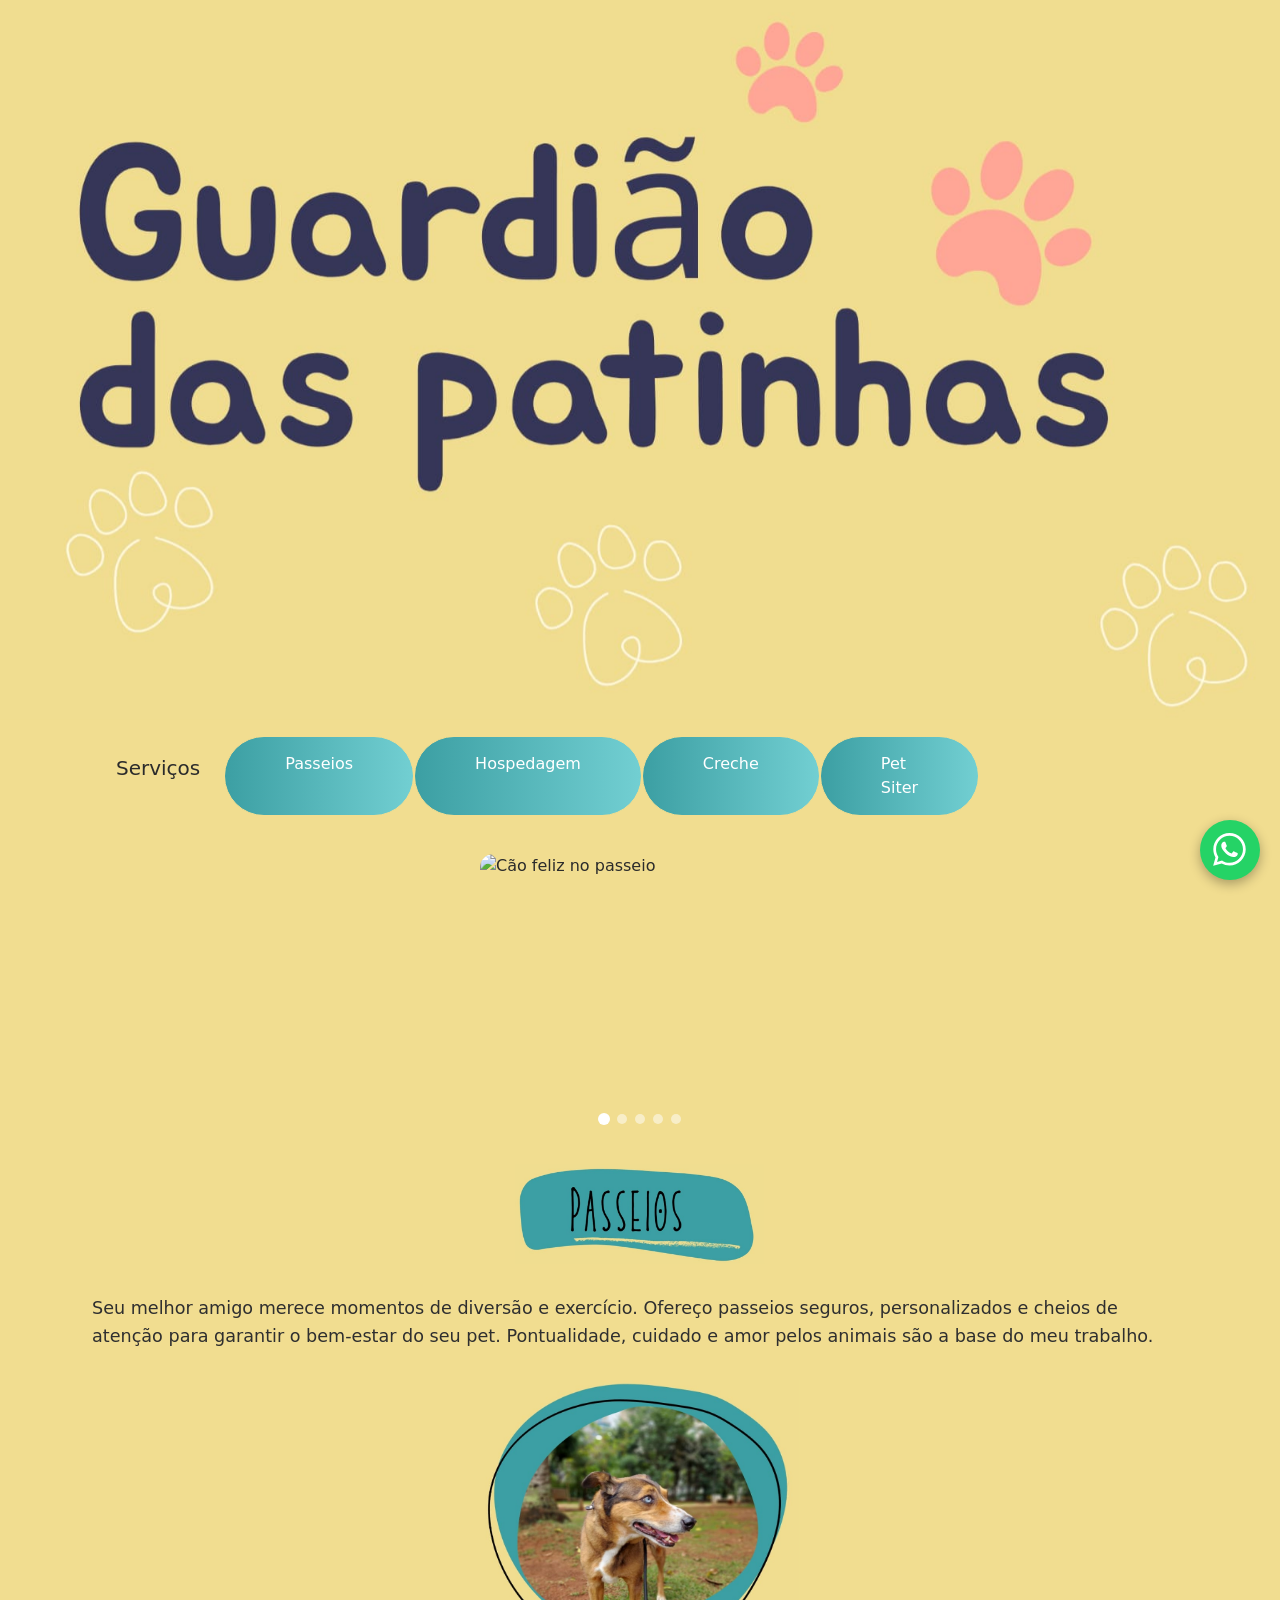
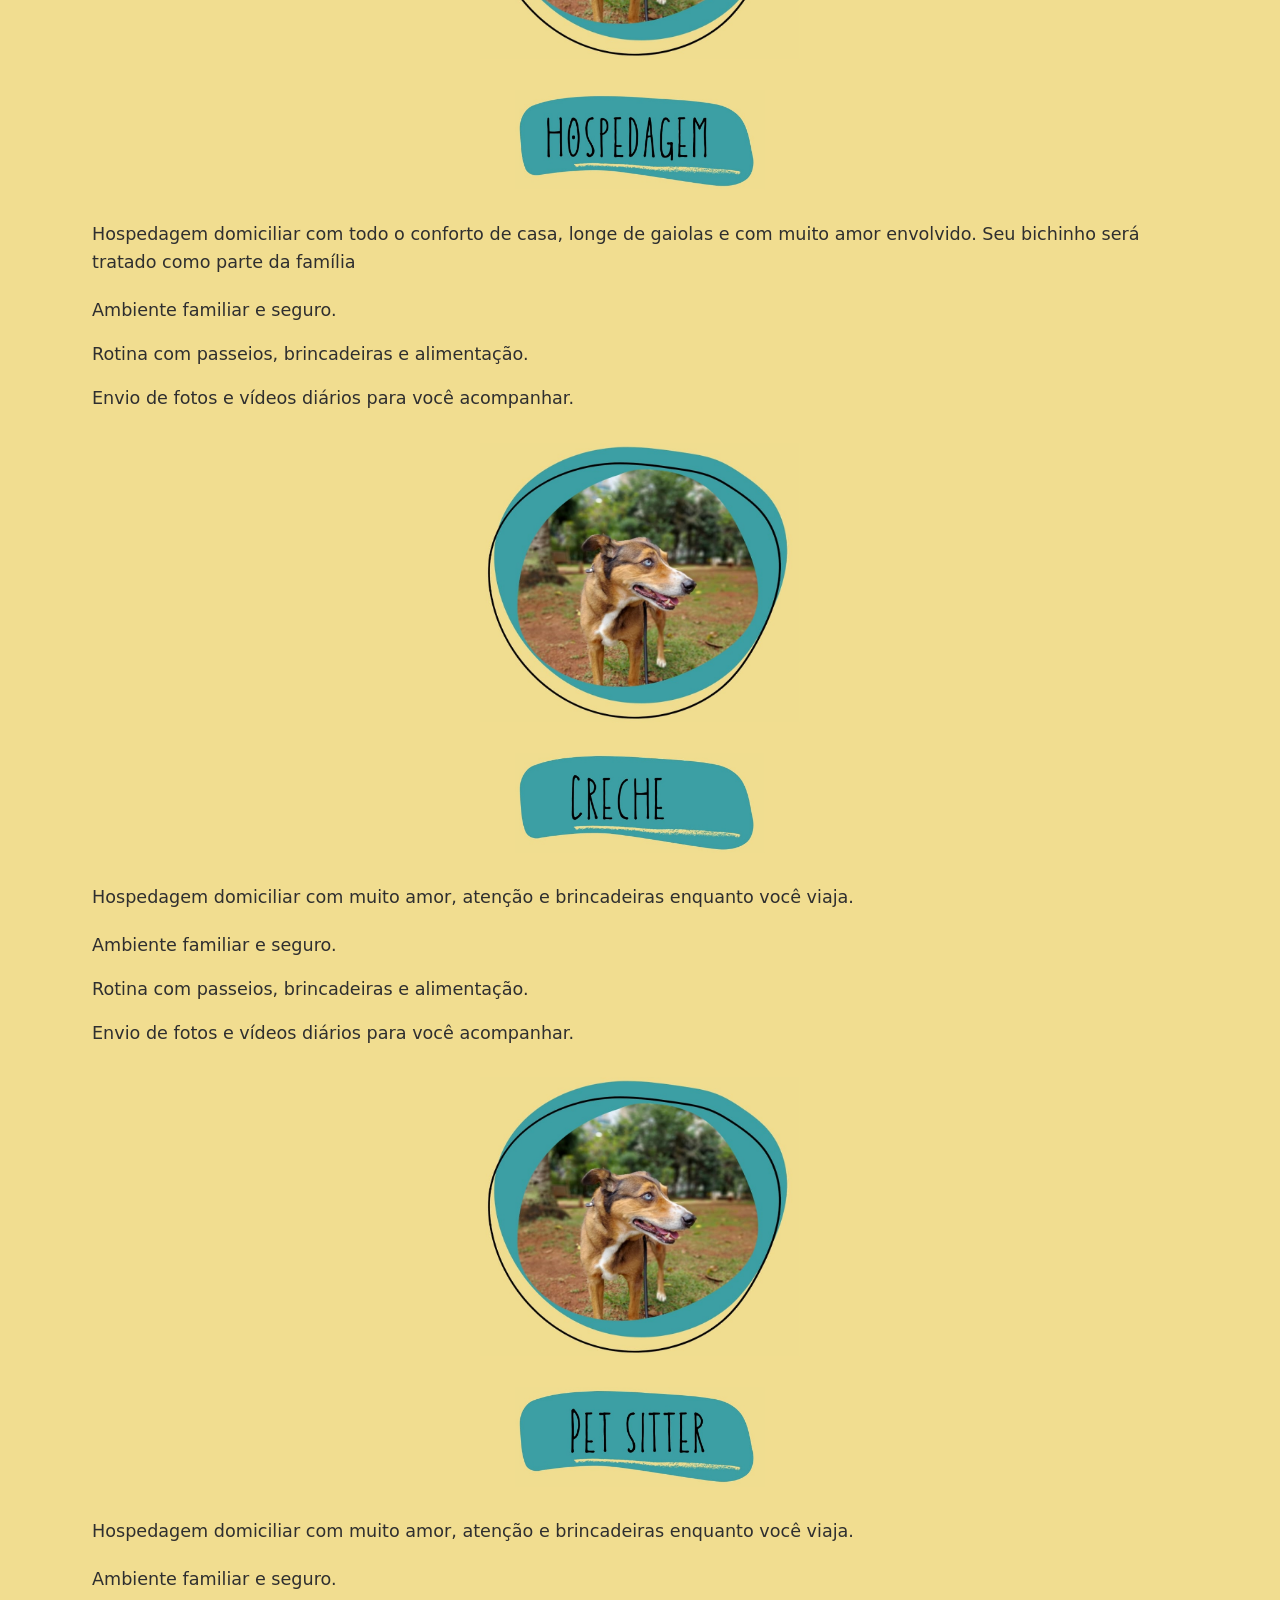
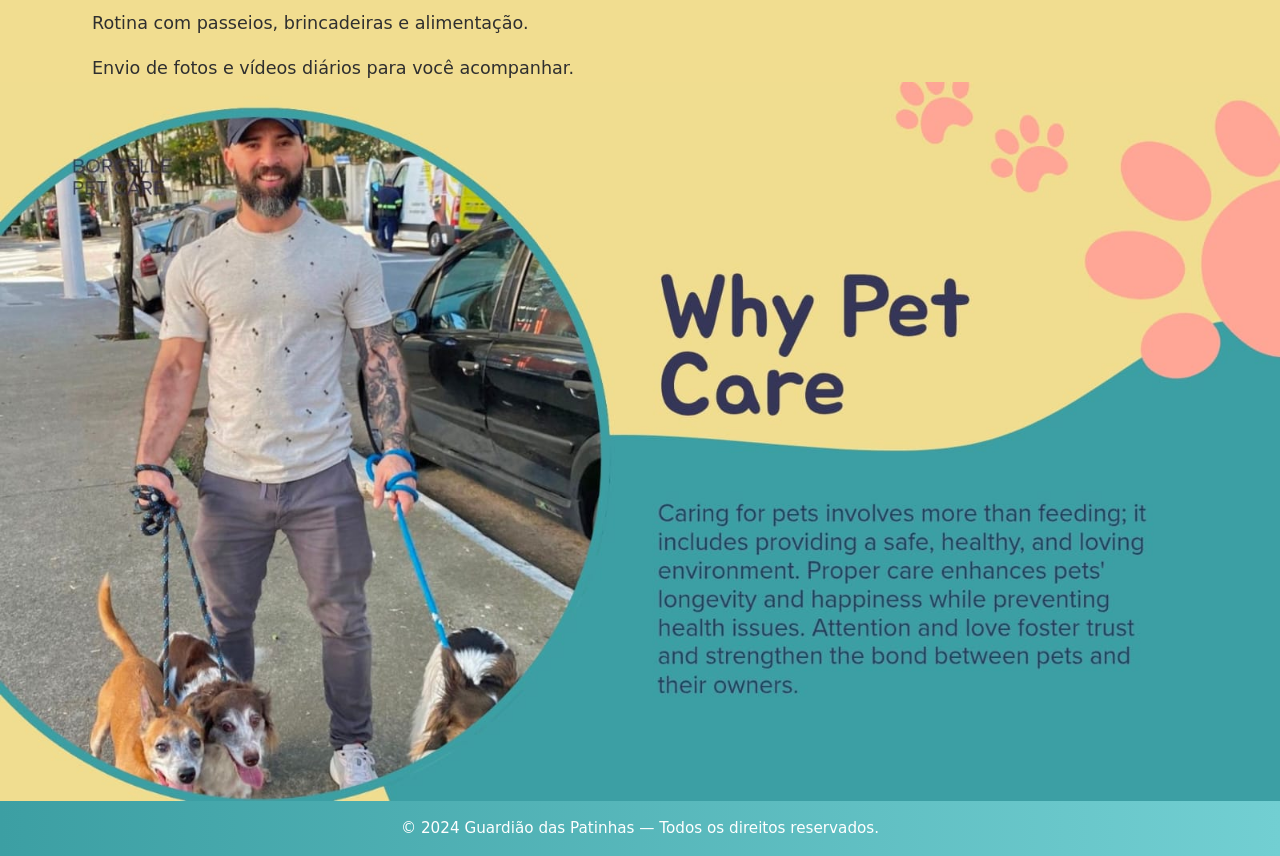
==== commit e3928d72: "." ====
--- a/main/index.html
+++ b/main/index.html
@@ -8,348 +8,29 @@
   <meta name="description"
     content="Hospedagem domiciliar e passeios para cães com carinho e segurança. Solicite um orçamento." />
 
-  <style>
-    /* ===== Reset básico ===== */
-    *,
-    *::before,
-    *::after {
-      box-sizing: border-box;
-    }
-
-    html {
-      scroll-behavior: smooth;
-    }
-
-    body {
-      margin: 0 !important;
-      font-family: system-ui, -apple-system, "Segoe UI", Roboto, "Helvetica Neue", Arial, sans-serif !important;
-      color: #2b2b2b !important;
-      background: #f1dd90 !important;
-      min-height: 100dvh !important;
-    }
-
-    img {
-      display: block !important;
-      max-width: 100% !important;
-      height: auto !important;
-    }
-
-    /* ===== Layout utilitário ===== */
-    .container {
-      width: min(1120px, 92%) !important;
-      margin-inline: auto !important;
-    }
-
-    .stack {
-      display: grid !important;
-      gap: 1rem !important;
-    }
-
-
-    /* ===== Cabeçalho ===== */
-    header {
-      position: relative !important;
-      z-index: 10 !important;
-    }
-
-    .header-inner {
-      display: flex !important;
-      align-items: center !important;
-      justify-content: space-between !important;
-      gap: 1rem !important;
-    }
-
-    .logo {
-      font-size: clamp(1.25rem, 2.5vw, 1.8rem) !important;
-      font-weight: 800 !important;
-      color: #fff !important;
-      text-wrap: balance !important;
-      display: flex !important;
-    }
-
-    .cta-button {
-      background-color: #4a3c2a !important;
-      color: #fff !important;
-      padding: .75rem 1rem !important;
-      border: 0 !important;
-      border-radius: .6rem !important;
-      font-size: 1rem !important;
-      cursor: pointer !important;
-      transition: transform .08s ease, opacity .2s ease !important;
-    }
-
-    .cta-button:hover {
-      opacity: .92 !important;
-    }
-
-    .cta-button:active {
-      transform: translateY(1px) !important;
-    }
-
-    /* ===== Hero ===== */
-
-    .hero-grid {
-      display: grid !important;
-      grid-template-columns: 1.15fr .85fr !important;
-      align-items: center !important;
-      gap: clamp(1.25rem, 3vw, 2.5rem) !important;
-    }
-
-    .hero-text {
-      max-width: 56ch !important;
-    }
-
-    .hero-text h1 {
-      font-size: clamp(1.8rem, 4vw, 2.8rem) !important;
-      line-height: 1.15 !important;
-      color: #4a3c2a !important;
-      margin: 0 0 .6rem !important;
-      text-wrap: balance !important;
-    }
-
-    .hero-text h1 span {
-      color: #0077a8 !important;
-    }
-
-    .hero-text p {
-      margin: 0 0 1rem !important;
-      font-size: clamp(1rem, 2.1vw, 1.2rem) !important;
-      color: #2f2f2f !important;
-    }
-
-    .hero-buttons {
-      display: flex !important;
-      flex-wrap: wrap !important;
-      gap: .8rem !important;
-      margin-top: .5rem !important;
-    }
-
-    .btn {
-      padding: .8rem 1.1rem !important;
-      border-radius: .6rem !important;
-      border: 2px solid transparent !important;
-      font-weight: 600 !important;
-      cursor: pointer !important;
-      transition: transform .08s ease, opacity .2s ease, background .2s ease, color .2s ease, border-color .2s ease !important;
-    }
-
-    .btn:active {
-      transform: translateY(1px) !important;
-    }
-
-    .btn-primary {
-      background: #0077a8 !important;
-      color: #fff !important;
-    }
-
-    .btn-primary:hover {
-      opacity: .94 !important;
-    }
-
-    .btn-secondary {
-      background: #fff !important;
-      color: #0077a8 !important;
-      border-color: #0077a8 !important;
-    }
-
-    .btn-secondary:hover {
-      background: #eef8fc !important;
-    }
-
-    .hero-image {
-      /* Removemos margem negativa para não quebrar no mobile */
-      justify-self: center !important;
-    }
-
-    .hero-image img {
-      width: min(420px, 100%) !important;
-      border-radius: .8rem !important;
-      box-shadow: 0 10px 30px rgba(0, 0, 0, .12) !important;
-    }
-
-    /* ===== Seções ===== */
-    .section-title {
-      font-size: clamp(1.5rem, 3vw, 2rem) !important;
-      margin: 0 0 .75rem !important;
-      color: #4a3c2a !important;
-    }
-
-    .section p {
-      font-size: clamp(1rem, 2vw, 1.1rem) !important;
-      line-height: 1.6 !important;
-      margin: 0 !important;
-      color: #2f2f2f !important;
-    }
-
-    .section1 {
-      color: #fff !important;
-    }
-
-    .section1 .section-title {
-      color: #fff !important;
-    }
-
-    .section1 .media {
-      display: grid !important;
-      grid-template-columns: 1fr 420px !important;
-      align-items: center !important;
-      gap: 1.25rem !important;
-      margin-top: 1.25rem !important;
-    }
-
-    .section1 .media .frame img {
-      border-radius: .8rem !important;
-    }
-
-    .section2 .media {
-      display: grid !important;
-      grid-template-columns: 1fr 420px !important;
-      align-items: center !important;
-      gap: 1.25rem !important;
-      margin-top: 1.25rem !important;
-    }
-
-    .section2 .frame img {
-      border-radius: .8rem !important;
-    }
-
-    /* ===== Rodapé ===== */
-    footer {
-      text-align: center !important;
-      padding: 1rem !important;
-      background: linear-gradient(90deg, #3c9fa3, #72cfd2) !important;
-      color: #fff !important;
-      font-size: .95rem !important;
-    }
-
-    /* ===== Responsividade ===== */
-    @media (max-width: 992px) {
-      .hero-grid {
-        grid-template-columns: 1fr !important;
-        text-align: center !important;
-      }
-
-      .hero-buttons {
-        justify-content: center !important;
-      }
-
-      .hero-image {
-        order: 2 !important;
-      }
-    }
-
-    @media (max-width: 768px) {
-
-      .section1 .media,
-      .section2 .media {
-        grid-template-columns: 1fr !important;
-      }
-
-      .section1 .frame,
-      .section2 .frame {
-        justify-self: center !important;
-      }
-    }
-
-    @media (max-width: 480px) {
-
-      .btn,
-      .cta-button {
-        width: 100% !important;
-      }
-
-      .header-inner {
-        flex-wrap: wrap !important;
-      }
-
-      .logo {
-        width: 100% !important;
-      }
-    }
-
-    /* Acessibilidade de foco */
-    :focus-visible {
-      outline: 3px solid #0077a8 !important;
-      outline-offset: 2px !important;
-      border-radius: .4rem !important;
-    }
-
-    #img-passeio,
-    #img-hospedagem,
-    #img-petsitter,
-    #img-creche {
-      margin: 0px auto 30px !important;
-      height: 100px !important;
-      width: 250px !important;
-    }
-
-    #avatar {
-      width: 270px !important;
-      height: 270px !important;
-      object-fit: cover !important;
-      border-radius: 50% !important;
-      margin: auto !important;
-    }
-
-    .whatsapp-float {
-      position: fixed !important;
-      width: 60px !important;
-      height: 60px !important;
-      bottom: 20px !important;
-      right: 20px !important;
-      background-color: #25d366 !important;
-      color: #FFF !important;
-      border-radius: 50% !important;
-      text-align: center !important;
-      font-size: 30px !important;
-      box-shadow: 0 4px 12px rgba(0, 0, 0, 0.3) !important;
-      z-index: 100 !important;
-      display: flex !important;
-      justify-content: center !important;
-      align-items: center !important;
-      text-decoration: none !important;
-      transition: all 0.3s ease !important;
-    }
-
-    .whatsapp-float:hover {
-      background-color: #20ba5a !important;
-      transform: translateY(-3px) scale(1.05) !important;
-      box-shadow: 0 6px 16px rgba(0, 0, 0, 0.4) !important;
-    }
-
-    .whatsapp-float .img {
-      width: 36px !important;
-      height: 36px !important;
-    }
-
-    .nav-item {
-      background: linear-gradient(90deg, #3c9fa3, #72cfd2);
-      padding: 15px 60px;
-      border-radius: 50px !important;
-      border: #f1dd90 1px solid;
-    }
-
-    .nav-item a {
-      text-decoration: none !important;
-      color: #fff !important;
-    }
-
-    .menu {
-      justify-content: center !important;
-    }
-
-    .img2 {
-      margin: 30px auto !important;
-      height: 280px !important;
-      width: 320px !important;
-    }
-  </style>
+  <link rel="stylesheet" href="style.css">
   <link rel="stylesheet" href="https://cdn.jsdelivr.net/npm/bootstrap@5.3.2/dist/css/bootstrap.min.css">
   <script src="https://cdn.jsdelivr.net/npm/bootstrap@5.3.2/dist/js/bootstrap.bundle.min.js"></script>
+
+  <!-- Open Graph / Facebook -->
+  <meta property="og:type" content="website">
+  <meta property="og:url" content="https://guardiaodaspatinhas.com.br/">
+  <meta property="og:title" content="Dogwalker & Hospedagem | Guardião das Patinhas">
+  <meta property="og:description"
+    content="Hospedagem domiciliar e passeios para cães com carinho e segurança. Solicite um orçamento.">
+  <meta property="og:image" content="Linktree/logo.png">
+
+  <!-- Twitter -->
+  <meta property="twitter:card" content="summary_large_image">
+  <meta property="twitter:url" content="https://guardiaodaspatinhas.com.br/">
+  <meta property="twitter:title" content="Dogwalker & Hospedagem | Guardião das Patinhas">
+  <meta property="twitter:description"
+    content="Hospedagem domiciliar e passeios para cães com carinho e segurança. Solicite um orçamento.">
+  <meta property="twitter:image" content="Linktree/logo.png">
 </head>
 
 <body>
-  <header><img src="WhatsApp Image 2025-12-01 at 21.04.07.jpeg">
+  <header><img src="WhatsApp Image 2025-12-01 at 21.04.07.jpeg" alt="Banner Guardião das Patinhas">
     <div class="container header-inner">
       <div class="container">
         <nav class="navbar navbar-expand-lg custom-navbar">
@@ -381,8 +62,25 @@
         </div>-->
         </div>
       </div>
-    </div><img src="WhatsApp Image 2025-11-22 at 16.40.40.jpeg" alt="Pessoa passeando com um cachorro feliz"
-      class="img2" />
+    </div>
+    <!-- Carousel -->
+    <div class="carousel-container">
+      <div class="carousel-wrapper">
+        <div class="carousel-slide"><img src="1.jpeg" alt="Cão feliz no passeio"></div>
+        <div class="carousel-slide"><img src="2.jpeg" alt="Hospedagem confortável"></div>
+        <div class="carousel-slide"><img src="3,.jpeg" alt="Brincadeiras no parque"></div>
+        <div class="carousel-slide"><img src="4.jpeg" alt="Carinho e segurança"></div>
+        <div class="carousel-slide"><img src="5.jpeg" alt="Amigos de quatro patas"></div>
+      </div>
+
+      <div class="carousel-dots">
+        <div class="carousel-dot active"></div>
+        <div class="carousel-dot"></div>
+        <div class="carousel-dot"></div>
+        <div class="carousel-dot"></div>
+        <div class="carousel-dot"></div>
+      </div>
+    </div>
   </header>
   <main>
     <!-- HERO -->
@@ -395,16 +93,12 @@
     </section>
     <!-- PASSEIO -->
     <section class="section section3" id="servicos">
-      <div class="container"><img src="WhatsApp Image 2025-11-22 at 16.36.16.jpeg" id="img-passeio">
-        <p>Transforme o tédio em aventura. Oferecemos passeios de 1 hora de duração onde seu pet não apenas caminha,
-          mas interage,
-          cheira,
-          brinca e faz parte de uma matilha equilibrada.</p>
-        <div class="media">
-          <div class="copy">
-            <p class="stack"><span>Passeios individuais ou em pequenos grupos.</span><span>Relatórios de rota/tempo
-                e hidratação.</span><span>Uso de guia segura e identificação.</span></p>
-          </div>
+      <div class="container"><img src="WhatsApp Image 2025-11-22 at 16.36.16.jpeg" id="img-passeio"
+          alt="Profissional passeando com cães">
+        <p>Seu melhor amigo merece momentos de diversão e exercício. Ofereço passeios seguros, personalizados e cheios
+          de atenção para garantir o bem-estar do seu pet. Pontualidade, cuidado e amor pelos animais são a base do meu
+          trabalho.</p>
+        <div class="media">
           <div class="frame"></div>
         </div>
       </div>
@@ -413,7 +107,7 @@
     <section class="section section2" id="hospedagem">
       <div class="container"><img src="WhatsApp Image 2025-11-22 at 16.40.40.jpeg"
           alt="Pessoa passeando com um cachorro feliz" class="img2" /><img
-          src="WhatsApp Image 2025-11-22 at 16.26.39.jpeg" id="img-hospedagem">
+          src="WhatsApp Image 2025-11-22 at 16.26.39.jpeg" id="img-hospedagem" alt="Cão relaxando na hospedagem">
         <p>Hospedagem domiciliar com todo o conforto de casa,
           longe de gaiolas e com muito amor envolvido. Seu bichinho será tratado como parte da família</p>
         <div class="media">
@@ -430,7 +124,7 @@
     <section class="section section1" id="creche">
       <div class="container"><img src="WhatsApp Image 2025-11-22 at 16.40.40.jpeg"
           alt="Pessoa passeando com um cachorro feliz" class="img2" /><img
-          src="WhatsApp Image 2025-11-22 at 16.37.30.jpeg" id="img-creche">
+          src="WhatsApp Image 2025-11-22 at 16.37.30.jpeg" id="img-creche" alt="Cães brincando na creche">
         <p>Hospedagem domiciliar com muito amor,
           atenção e brincadeiras enquanto você viaja.</p>
         <div class="media">
@@ -447,7 +141,7 @@
     <section class="section section1" id="petsitter">
       <div class="container"><img src="WhatsApp Image 2025-11-22 at 16.40.40.jpeg"
           alt="Pessoa passeando com um cachorro feliz" class="img2" /><img
-          src="WhatsApp Image 2025-11-22 at 16.36.59.jpeg" id="img-petsitter">
+          src="WhatsApp Image 2025-11-22 at 16.36.59.jpeg" id="img-petsitter" alt="Cuidados pet sitter em casa">
         <p>Hospedagem domiciliar com muito amor,
           atenção e brincadeiras enquanto você viaja.</p>
         <div class="media">
@@ -467,9 +161,45 @@
       <path
         d="M26.576 5.363c-2.69-2.69-6.406-4.354-10.511-4.354-8.209 0-14.865 6.655-14.865 14.865 0 2.732 0.737 5.291 2.022 7.491l-0.038-0.070-2.109 7.702 7.879-2.067c2.051 1.139 4.498 1.809 7.102 1.809h0.006c8.209-0.003 14.862-6.659 14.862-14.868 0-4.103-1.662-7.817-4.349-10.507l0 0zM16.062 28.228h-0.005c-0 0-0.001 0-0.001 0-2.319 0-4.489-0.64-6.342-1.753l0.056 0.031-0.451-0.267-4.675 1.227 1.247-4.559-0.294-0.467c-1.185-1.862-1.889-4.131-1.889-6.565 0-6.822 5.531-12.353 12.353-12.353s12.353 5.531 12.353 12.353c0 6.822-5.53 12.353-12.353 12.353h-0zM22.838 18.977c-0.371-0.186-2.197-1.083-2.537-1.208-0.341-0.124-0.589-0.185-0.837 0.187-0.246 0.371-0.958 1.207-1.175 1.455-0.216 0.249-0.434 0.279-0.805 0.094-1.15-0.466-2.138-1.087-2.997-1.852l0.010 0.009c-0.799-0.74-1.484-1.587-2.037-2.521l-0.028-0.052c-0.216-0.371-0.023-0.572 0.162-0.757 0.167-0.166 0.372-0.434 0.557-0.65 0.146-0.179 0.271-0.384 0.366-0.604l0.006-0.017c0.043-0.087 0.068-0.188 0.068-0.296 0-0.131-0.037-0.253-0.101-0.357l0.002 0.003c-0.094-0.186-0.836-2.014-1.145-2.758-0.302-0.724-0.609-0.625-0.836-0.637-0.216-0.010-0.464-0.012-0.712-0.012-0.395 0.010-0.746 0.188-0.988 0.463l-0.001 0.002c-0.802 0.761-1.3 1.834-1.3 3.023 0 0.026 0 0.053 0.001 0.079l-0-0.004c0.131 1.467 0.681 2.784 1.527 3.857l-0.012-0.015c1.604 2.379 3.742 4.282 6.251 5.564l0.094 0.043c0.548 0.248 1.25 0.513 1.968 0.74l0.149 0.041c0.442 0.14 0.951 0.221 1.479 0.221 0.303 0 0.601-0.027 0.889-0.078l-0.031 0.004c1.069-0.223 1.956-0.868 2.497-1.749l0.009-0.017c0.165-0.366 0.261-0.793 0.261-1.242 0-0.185-0.016-0.366-0.047-0.542l0.003 0.019c-0.092-0.155-0.34-0.247-0.712-0.434z">
       </path>
-    </svg></a><img src="WhatsApp Image 2025-11-24 at 22.40.19.jpeg" alt="">
+    </svg></a><img src="WhatsApp Image 2025-11-24 at 22.40.19.jpeg" alt="Logotipo rodapé">
   <footer id="contato">&copy;
     2024 Guardião das Patinhas — Todos os direitos reservados. </footer>
+  <script>
+    document.addEventListener('DOMContentLoaded', function () {
+      const wrapper = document.querySelector('.carousel-wrapper');
+      const slides = document.querySelectorAll('.carousel-slide');
+      const dots = document.querySelectorAll('.carousel-dot');
+
+      let currentIndex = 0;
+      const totalSlides = slides.length;
+
+      function updateCarousel() {
+        wrapper.style.transform = `translateX(-${currentIndex * 100}%)`;
+        dots.forEach(dot => dot.classList.remove('active'));
+        dots[currentIndex].classList.add('active');
+      }
+
+      function nextSlide() {
+        currentIndex = (currentIndex + 1) % totalSlides;
+        updateCarousel();
+      }
+
+      dots.forEach((dot, index) => {
+        dot.addEventListener('click', () => {
+          currentIndex = index;
+          updateCarousel();
+        });
+      });
+
+      // Auto-play
+      let autoPlayInterval = setInterval(nextSlide, 5000);
+
+      // Pause on hover
+      const container = document.querySelector('.carousel-container');
+      container.addEventListener('mouseenter', () => clearInterval(autoPlayInterval));
+      container.addEventListener('mouseleave', () => autoPlayInterval = setInterval(nextSlide, 5000));
+    });
+  </script>
 </body>
 
-</html>+</html>
--- a/main/style.css
+++ b/main/style.css
@@ -0,0 +1,465 @@
+/* ===== Reset básico ===== */
+*,
+*::before,
+*::after {
+  box-sizing: border-box;
+}
+
+html {
+  scroll-behavior: smooth;
+}
+
+body {
+  margin: 0 !important;
+  font-family: system-ui, -apple-system, "Segoe UI", Roboto, "Helvetica Neue", Arial, sans-serif !important;
+  color: #2b2b2b !important;
+  background: #f1dd90 !important;
+  min-height: 100dvh !important;
+}
+
+img {
+  display: block !important;
+  max-width: 100% !important;
+  height: auto !important;
+}
+
+/* ===== Layout utilitário ===== */
+.container {
+  width: min(1120px, 92%) !important;
+  margin-inline: auto !important;
+}
+
+.stack {
+  display: grid !important;
+  gap: 1rem !important;
+}
+
+
+/* ===== Cabeçalho ===== */
+header {
+  position: relative !important;
+  z-index: 10 !important;
+}
+
+.header-inner {
+  display: flex !important;
+  align-items: center !important;
+  justify-content: space-between !important;
+  gap: 1rem !important;
+}
+
+.logo {
+  font-size: clamp(1.25rem, 2.5vw, 1.8rem) !important;
+  font-weight: 800 !important;
+  color: #fff !important;
+  text-wrap: balance !important;
+  display: flex !important;
+}
+
+.cta-button {
+  background-color: #4a3c2a !important;
+  color: #fff !important;
+  padding: .75rem 1rem !important;
+  border: 0 !important;
+  border-radius: .6rem !important;
+  font-size: 1rem !important;
+  cursor: pointer !important;
+  transition: transform .08s ease, opacity .2s ease !important;
+}
+
+.cta-button:hover {
+  opacity: .92 !important;
+}
+
+.cta-button:active {
+  transform: translateY(1px) !important;
+}
+
+/* ===== Hero ===== */
+
+.hero-grid {
+  display: grid !important;
+  grid-template-columns: 1.15fr .85fr !important;
+  align-items: center !important;
+  gap: clamp(1.25rem, 3vw, 2.5rem) !important;
+}
+
+.hero-text {
+  max-width: 56ch !important;
+}
+
+.hero-text h1 {
+  font-size: clamp(1.8rem, 4vw, 2.8rem) !important;
+  line-height: 1.15 !important;
+  color: #4a3c2a !important;
+  margin: 0 0 .6rem !important;
+  text-wrap: balance !important;
+}
+
+.hero-text h1 span {
+  color: #0077a8 !important;
+}
+
+.hero-text p {
+  margin: 0 0 1rem !important;
+  font-size: clamp(1rem, 2.1vw, 1.2rem) !important;
+  color: #2f2f2f !important;
+}
+
+.hero-buttons {
+  display: flex !important;
+  flex-wrap: wrap !important;
+  gap: .8rem !important;
+  margin-top: .5rem !important;
+}
+
+.btn {
+  padding: .8rem 1.1rem !important;
+  border-radius: .6rem !important;
+  border: 2px solid transparent !important;
+  font-weight: 600 !important;
+  cursor: pointer !important;
+  transition: transform .08s ease, opacity .2s ease, background .2s ease, color .2s ease, border-color .2s ease !important;
+}
+
+.btn:active {
+  transform: translateY(1px) !important;
+}
+
+.btn-primary {
+  background: #0077a8 !important;
+  color: #fff !important;
+}
+
+.btn-primary:hover {
+  opacity: .94 !important;
+}
+
+.btn-secondary {
+  background: #fff !important;
+  color: #0077a8 !important;
+  border-color: #0077a8 !important;
+}
+
+.btn-secondary:hover {
+  background: #eef8fc !important;
+}
+
+.hero-image {
+  /* Removemos margem negativa para não quebrar no mobile */
+  justify-self: center !important;
+}
+
+.hero-image img {
+  width: min(420px, 100%) !important;
+  border-radius: .8rem !important;
+  box-shadow: 0 10px 30px rgba(0, 0, 0, .12) !important;
+}
+
+/* ===== Seções ===== */
+.section-title {
+  font-size: clamp(1.5rem, 3vw, 2rem) !important;
+  margin: 0 0 .75rem !important;
+  color: #4a3c2a !important;
+}
+
+.section p {
+  font-size: clamp(1rem, 2vw, 1.1rem) !important;
+  line-height: 1.6 !important;
+  margin: 0 !important;
+  color: #2f2f2f !important;
+}
+
+.section1 {
+  color: #fff !important;
+}
+
+.section1 .section-title {
+  color: #fff !important;
+}
+
+.section1 .media {
+  display: grid !important;
+  grid-template-columns: 1fr 420px !important;
+  align-items: center !important;
+  gap: 1.25rem !important;
+  margin-top: 1.25rem !important;
+}
+
+.section1 .media .frame img {
+  border-radius: .8rem !important;
+}
+
+.section2 .media {
+  display: grid !important;
+  grid-template-columns: 1fr 420px !important;
+  align-items: center !important;
+  gap: 1.25rem !important;
+  margin-top: 1.25rem !important;
+}
+
+.section2 .frame img {
+  border-radius: .8rem !important;
+}
+
+/* ===== Rodapé ===== */
+footer {
+  text-align: center !important;
+  padding: 1rem !important;
+  background: linear-gradient(90deg, #3c9fa3, #72cfd2) !important;
+  color: #fff !important;
+  font-size: .95rem !important;
+}
+
+/* ===== Responsividade ===== */
+@media (max-width: 992px) {
+  .hero-grid {
+    grid-template-columns: 1fr !important;
+    text-align: center !important;
+  }
+
+  .hero-buttons {
+    justify-content: center !important;
+  }
+
+  .hero-image {
+    order: 2 !important;
+  }
+}
+
+@media (max-width: 768px) {
+
+  .section1 .media,
+  .section2 .media {
+    grid-template-columns: 1fr !important;
+    text-align: center !important;
+  }
+
+  .section1 .frame,
+  .section2 .frame {
+    justify-self: center !important;
+  }
+}
+
+@media (max-width: 480px) {
+
+  .btn,
+  .cta-button {
+    width: 100% !important;
+  }
+
+  .header-inner {
+    flex-wrap: wrap !important;
+  }
+
+  .logo {
+    width: 100% !important;
+  }
+}
+
+/* Acessibilidade de foco */
+:focus-visible {
+  outline: 3px solid #0077a8 !important;
+  outline-offset: 2px !important;
+  border-radius: .4rem !important;
+}
+
+#img-passeio,
+#img-hospedagem,
+#img-petsitter,
+#img-creche {
+  margin: 0px auto 30px !important;
+  height: 100px !important;
+  width: 250px !important;
+}
+
+#avatar {
+  width: 270px !important;
+  height: 270px !important;
+  object-fit: cover !important;
+  border-radius: 50% !important;
+  margin: auto !important;
+}
+
+.whatsapp-float {
+  position: fixed !important;
+  width: 60px !important;
+  height: 60px !important;
+  bottom: 20px !important;
+  right: 20px !important;
+  background-color: #25d366 !important;
+  color: #FFF !important;
+  border-radius: 50% !important;
+  text-align: center !important;
+  font-size: 30px !important;
+  box-shadow: 0 4px 12px rgba(0, 0, 0, 0.3) !important;
+  z-index: 100 !important;
+  display: flex !important;
+  justify-content: center !important;
+  align-items: center !important;
+  text-decoration: none !important;
+  transition: all 0.3s ease !important;
+}
+
+.whatsapp-float:hover {
+  background-color: #20ba5a !important;
+  transform: translateY(-3px) scale(1.05) !important;
+  box-shadow: 0 6px 16px rgba(0, 0, 0, 0.4) !important;
+}
+
+.whatsapp-float .img {
+  width: 36px !important;
+  height: 36px !important;
+}
+
+.nav-item {
+  background: linear-gradient(90deg, #3c9fa3, #72cfd2);
+  padding: 15px 60px;
+  border-radius: 50px !important;
+  border: #f1dd90 1px solid;
+}
+
+.nav-item a {
+  text-decoration: none !important;
+  color: #fff !important;
+}
+
+.menu {
+  justify-content: center !important;
+}
+
+.img2 {
+  margin: 30px auto !important;
+  height: 280px !important;
+  width: 320px !important;
+}
+
+/* Carousel Styles */
+.carousel-container {
+  position: relative !important;
+  overflow: hidden !important;
+  margin: 30px auto !important;
+  height: 280px !important;
+  width: 320px !important;
+  border-radius: .8rem !important;
+}
+
+.carousel-wrapper {
+  display: flex !important;
+  width: 100% !important;
+  height: 100% !important;
+  transition: transform 0.5s ease-in-out !important;
+}
+
+.carousel-slide {
+  min-width: 100% !important;
+  height: 100% !important;
+}
+
+.carousel-slide img {
+  width: 100% !important;
+  height: 100% !important;
+  object-fit: cover !important;
+  border-radius: .8rem !important;
+  display: block !important;
+  margin: 0 !important;
+}
+
+
+
+.carousel-dots {
+  position: absolute !important;
+  bottom: 10px !important;
+  left: 50% !important;
+  transform: translateX(-50%) !important;
+  display: flex !important;
+  gap: 8px !important;
+  z-index: 10 !important;
+}
+
+.carousel-dot {
+  width: 10px !important;
+  height: 10px !important;
+  background: rgba(255, 255, 255, 0.5) !important;
+  border-radius: 50% !important;
+  cursor: pointer !important;
+  transition: background 0.3s !important;
+}
+
+.carousel-dot.active {
+  background: white !important;
+  transform: scale(1.2) !important;
+}
+
+/* Entrance Animations */
+@keyframes fadeInDown {
+  from {
+    opacity: 0;
+    transform: translateY(-20px);
+  }
+
+  to {
+    opacity: 1;
+    transform: translateY(0);
+  }
+}
+
+@keyframes fadeInUp {
+  from {
+    opacity: 0;
+    transform: translateY(20px);
+  }
+
+  to {
+    opacity: 1;
+    transform: translateY(0);
+  }
+}
+
+@keyframes zoomIn {
+  from {
+    opacity: 0;
+    transform: scale(0.95);
+  }
+
+  to {
+    opacity: 1;
+    transform: scale(1);
+  }
+}
+
+/* Animate Header Image (Logo/Banner) */
+header>img {
+  animation: fadeInDown 0.8s ease-out forwards;
+}
+
+/* Animate Navigation */
+.navbar {
+  opacity: 0;
+  animation: fadeInDown 0.8s ease-out 0.3s forwards;
+}
+
+/* Animate Carousel */
+.carousel-container {
+  opacity: 0;
+  animation: zoomIn 1s ease-out 0.5s forwards;
+}
+
+/* Animate any visible Hero Text (if uncommented in future) */
+.hero-text h1,
+.hero-text p {
+  opacity: 0;
+  animation: fadeInUp 0.8s ease-out 0.8s forwards;
+}
+
+/* Animate Main Content Images */
+main section img {
+  opacity: 0;
+  animation: zoomIn 1s ease-out 0.6s forwards;
+}
+
+/* Animate Main Content Paragraphs */
+main section p {
+  opacity: 0;
+  animation: fadeInUp 0.8s ease-out 0.8s forwards;
+}
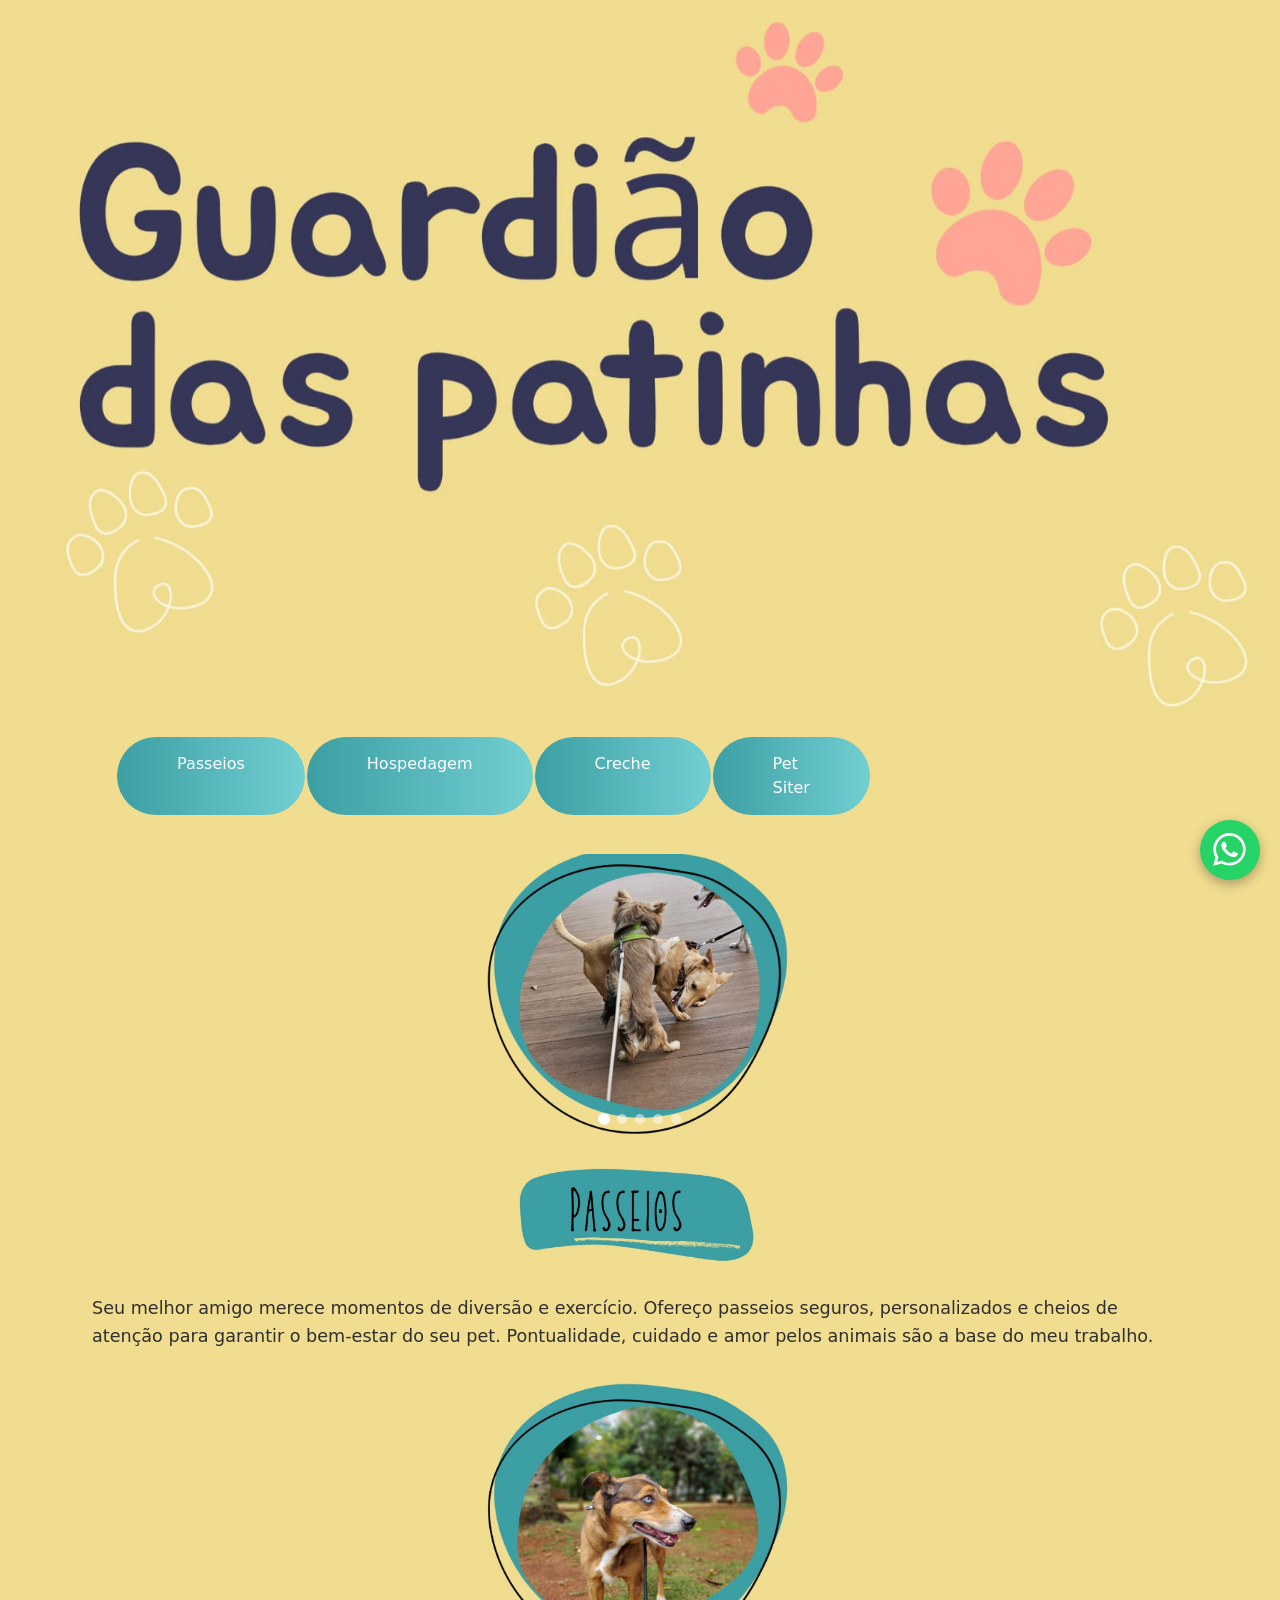
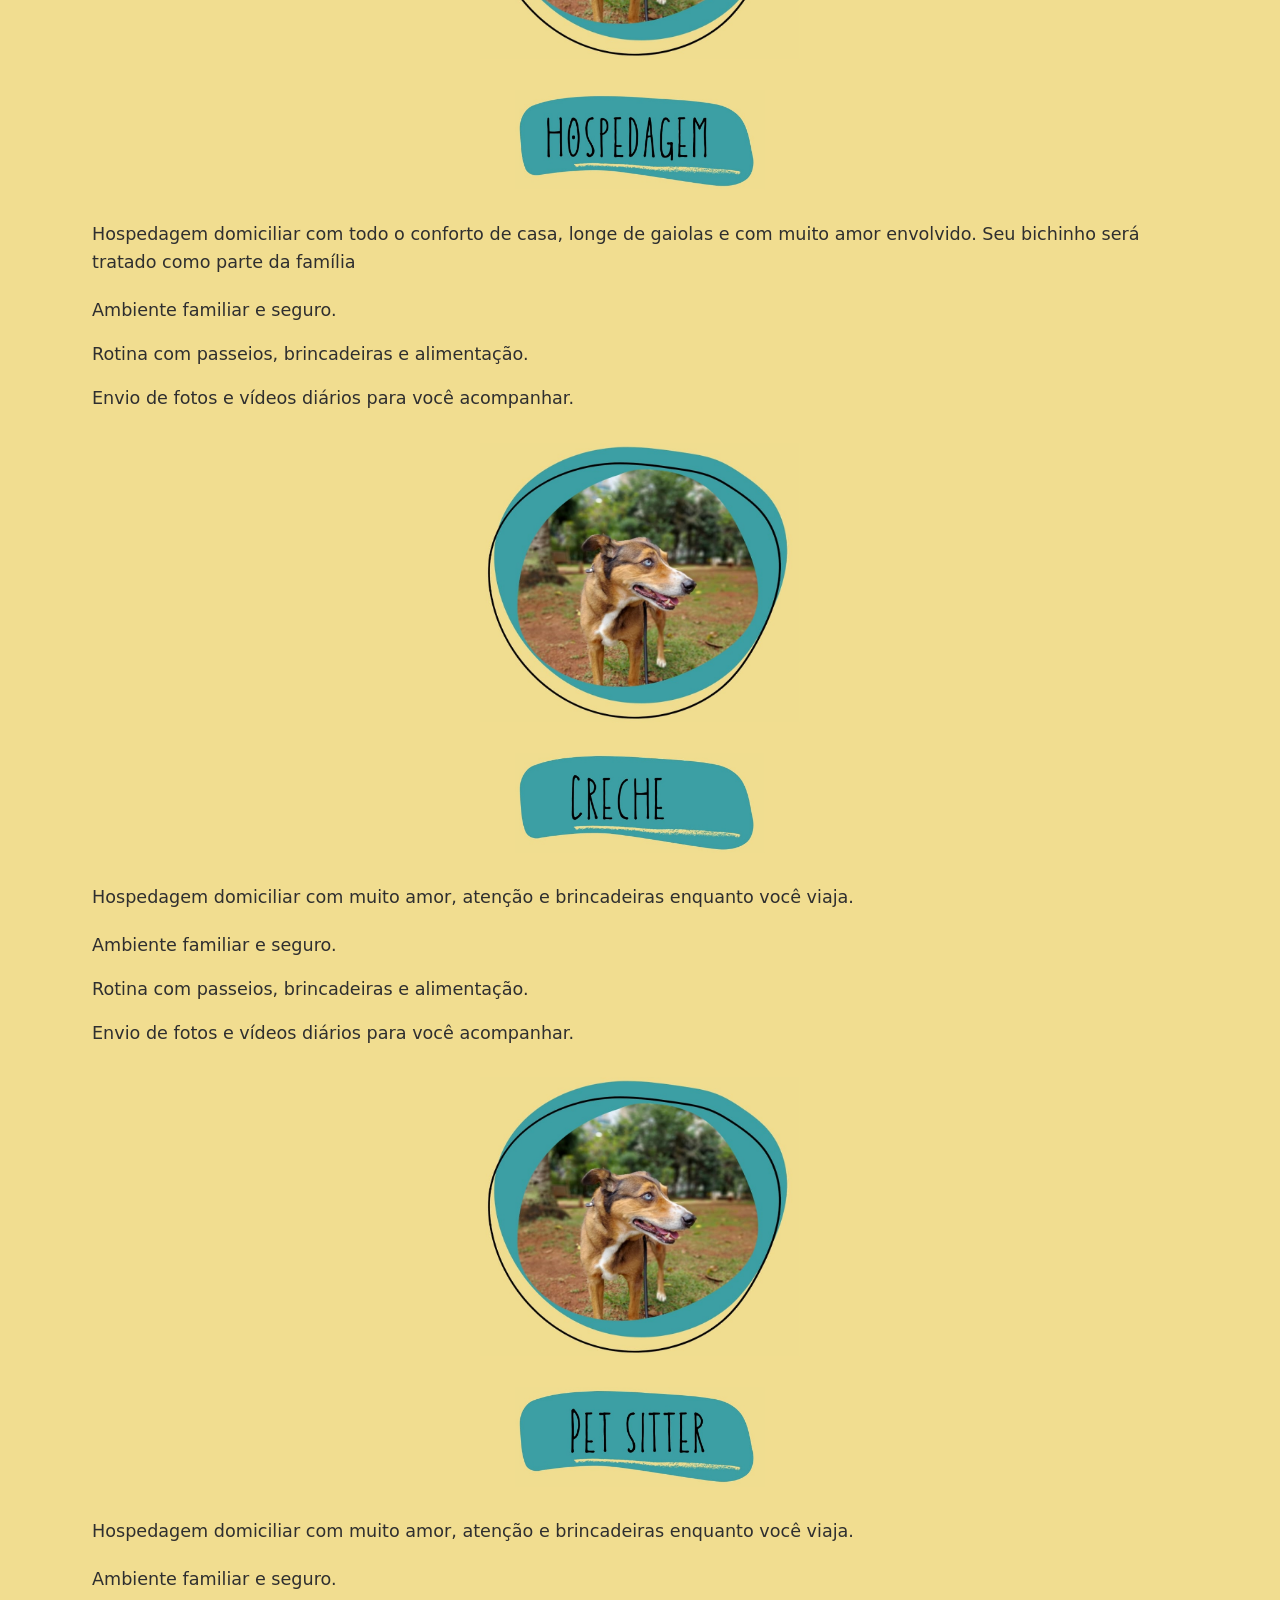
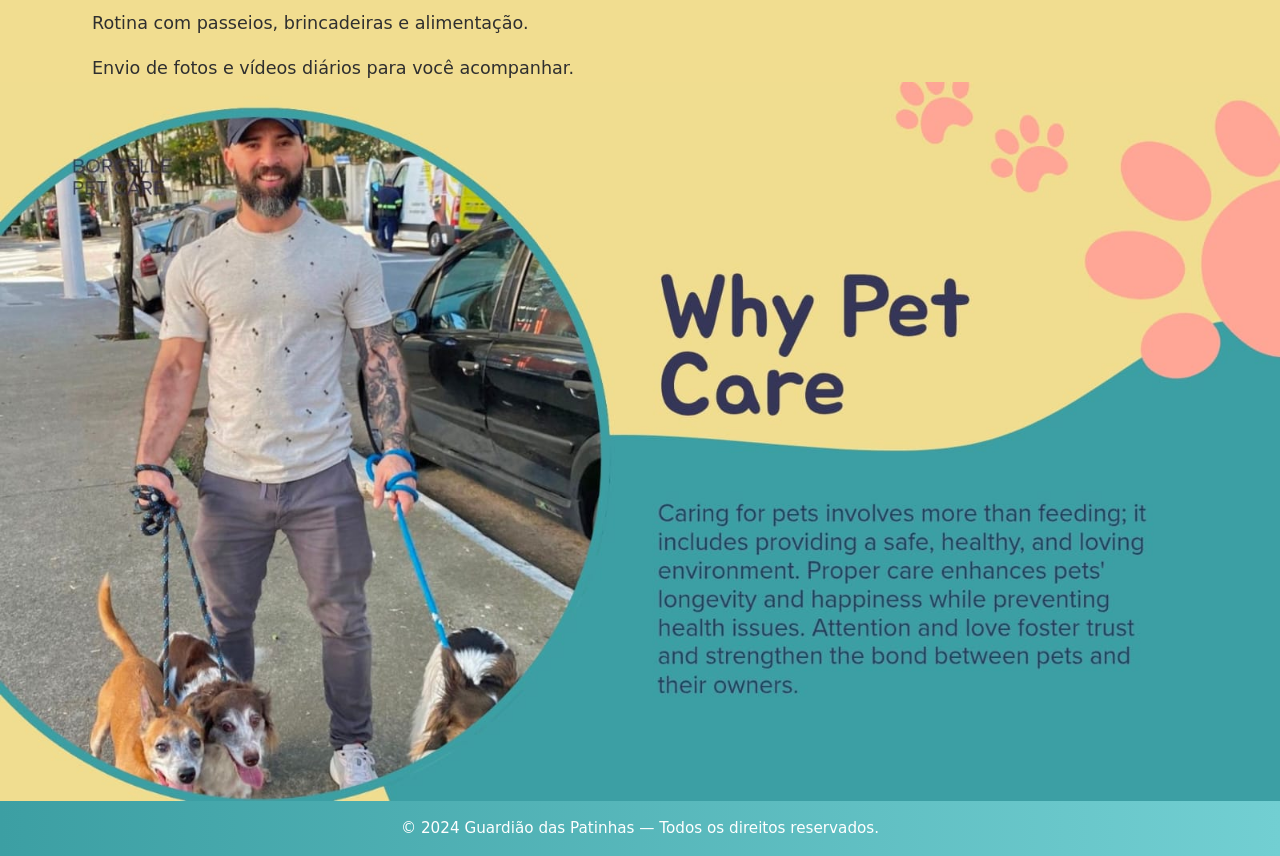
==== commit 8bec90ed: "." ====
--- a/main/index.html
+++ b/main/index.html
@@ -11,6 +11,7 @@
   <link rel="stylesheet" href="style.css">
   <link rel="stylesheet" href="https://cdn.jsdelivr.net/npm/bootstrap@5.3.2/dist/css/bootstrap.min.css">
   <script src="https://cdn.jsdelivr.net/npm/bootstrap@5.3.2/dist/js/bootstrap.bundle.min.js"></script>
+  <link rel="icon" href="Linktree/logo.png" type="image/png">
 
   <!-- Open Graph / Facebook -->
   <meta property="og:type" content="website">
@@ -30,13 +31,11 @@
 </head>
 
 <body>
-  <header><img src="WhatsApp Image 2025-12-01 at 21.04.07.jpeg" alt="Banner Guardião das Patinhas">
+  <header>
+    <img src="WhatsApp Image 2025-12-01 at 21.04.07.jpeg" alt="Banner Guardião das Patinhas">
     <div class="container header-inner">
       <div class="container">
         <nav class="navbar navbar-expand-lg custom-navbar">
-          <div class="container menu">
-            <h5>Serviços</h5>
-          </div>
           <div class="container menu">
             <!-- Botão hamburger --><button class="navbar-toggler" type="button" data-bs-toggle="collapse"
               data-bs-target="#menuTopo" aria-controls="menuTopo" aria-expanded="false"
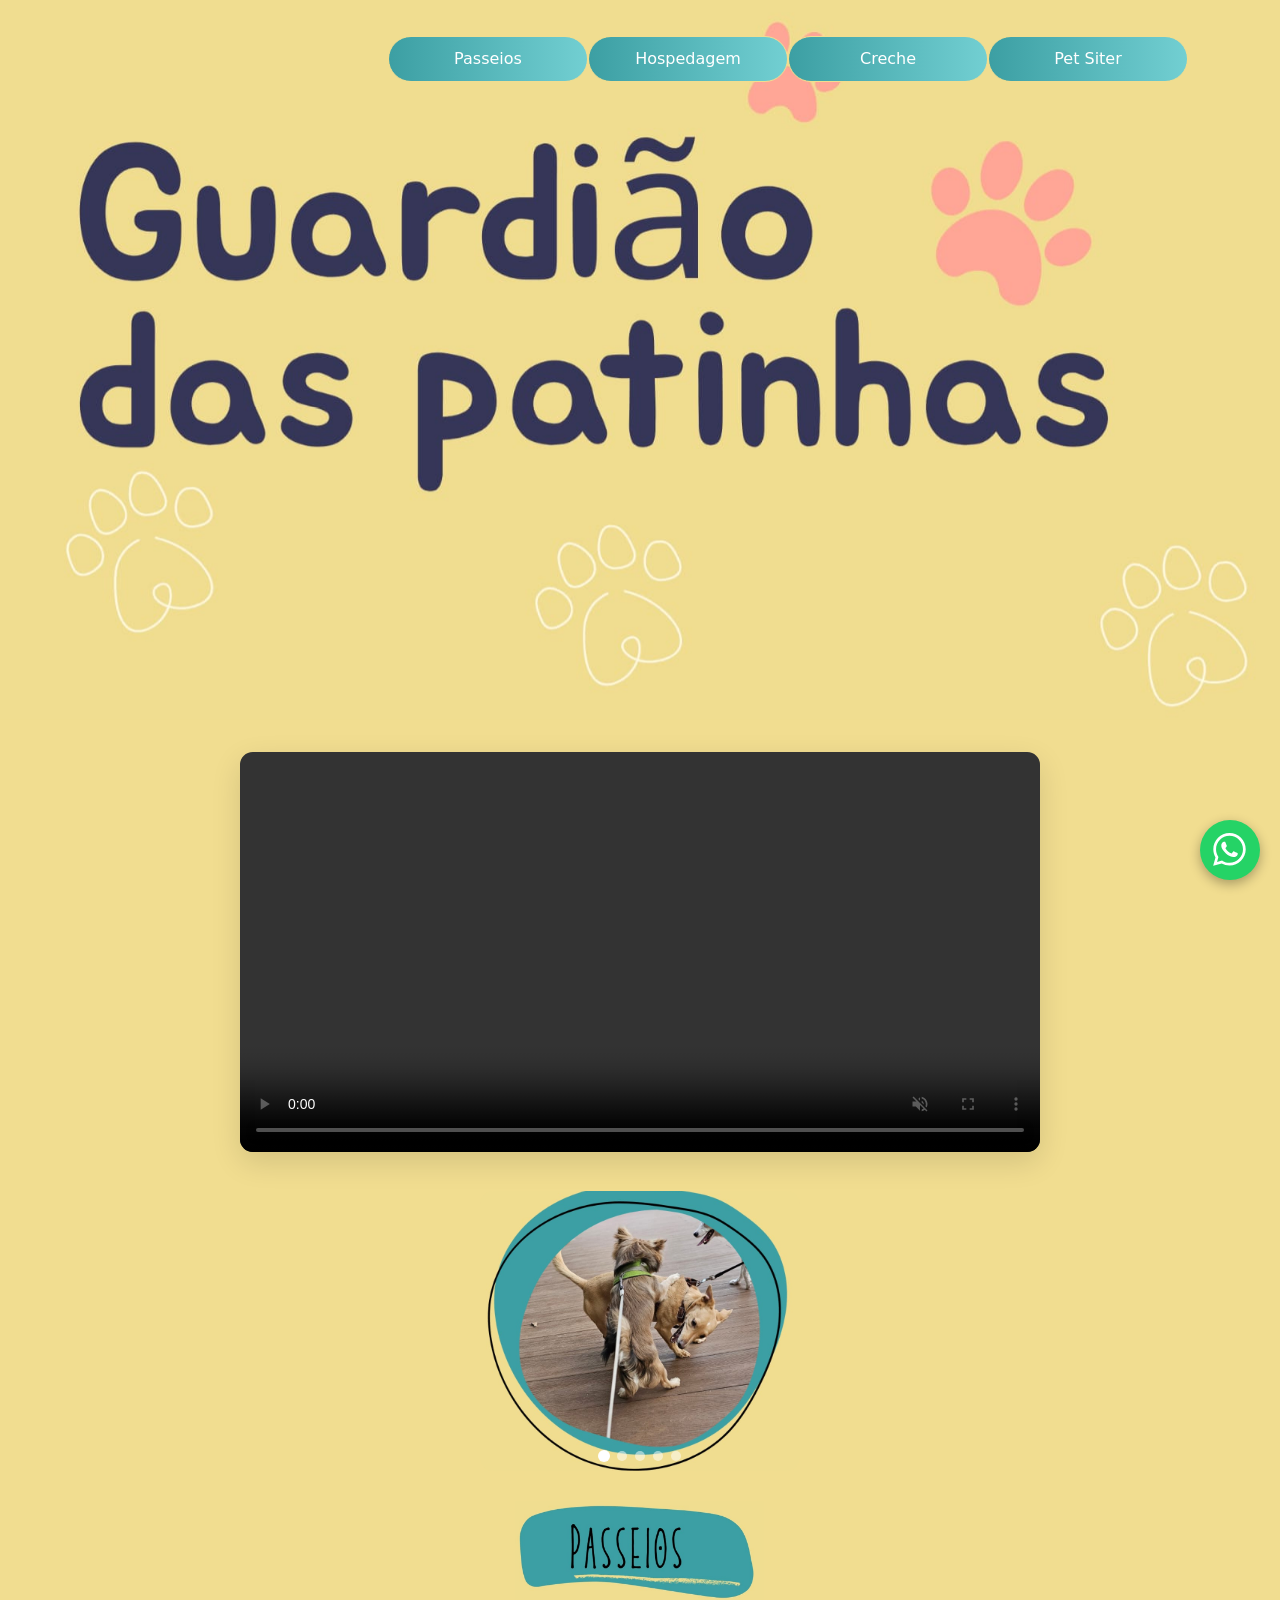
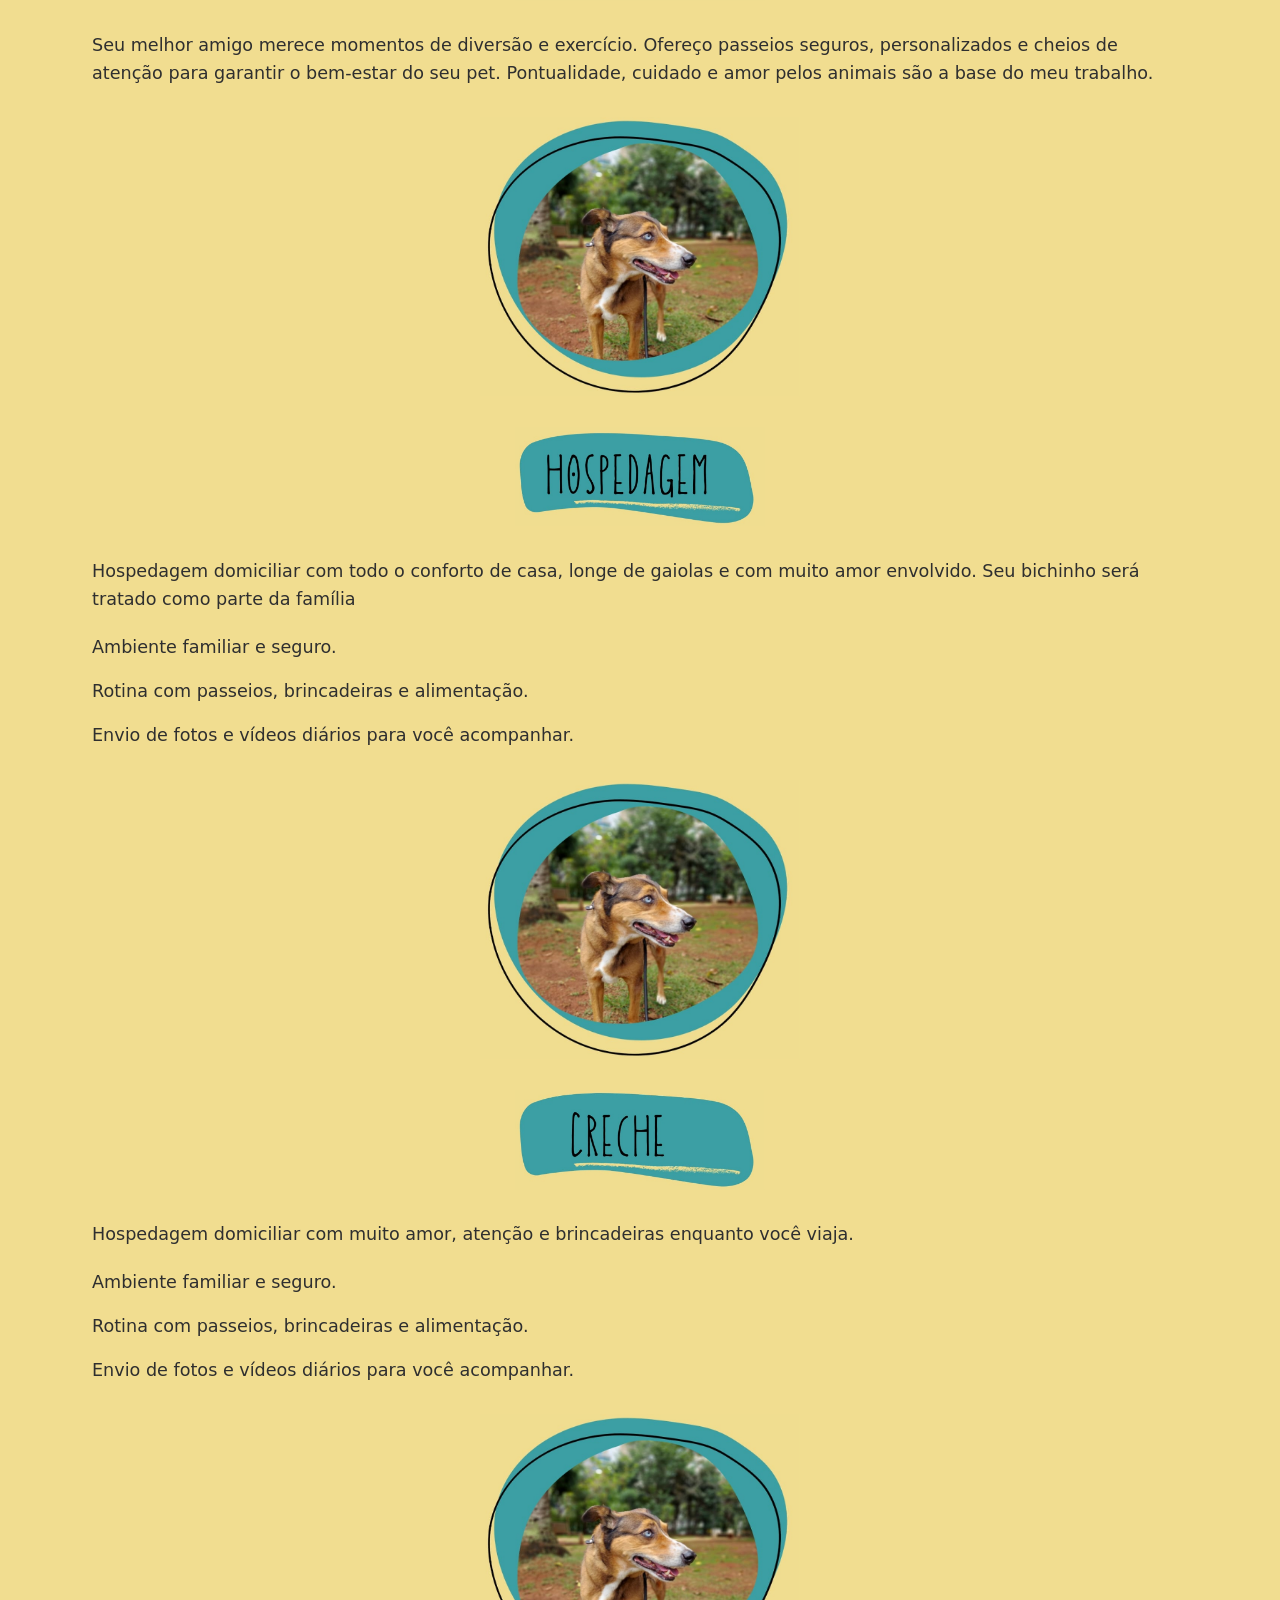
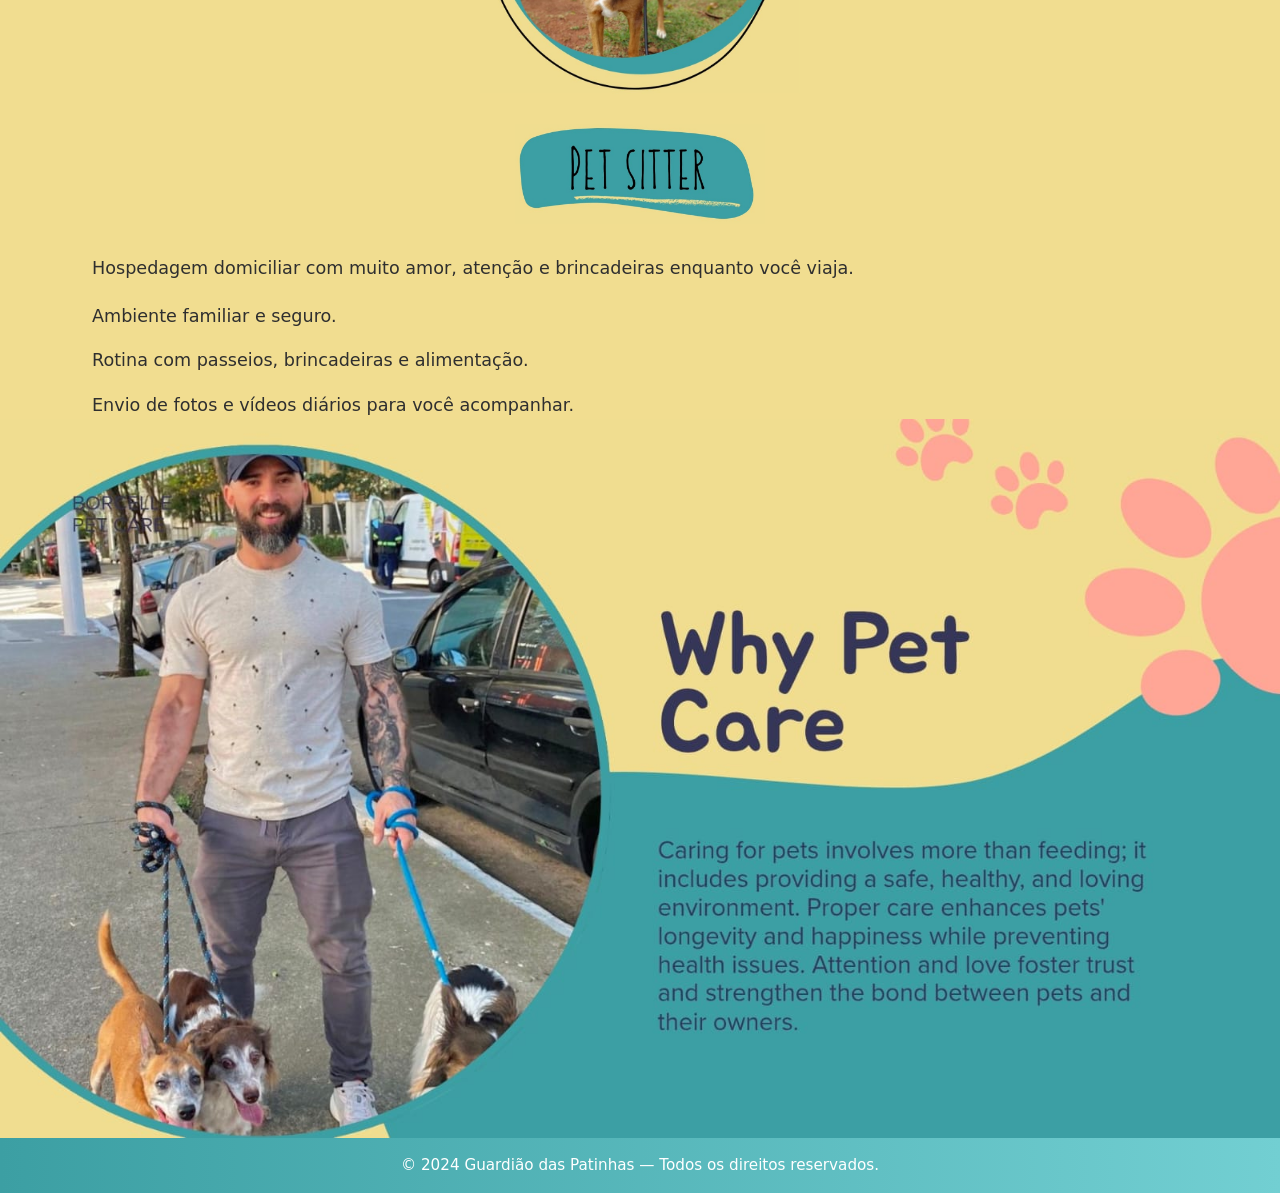
==== commit 9ef8dbc2: ". ." ====
--- a/main/index.html
+++ b/main/index.html
@@ -33,8 +33,8 @@
 <body>
   <header>
     <img src="WhatsApp Image 2025-12-01 at 21.04.07.jpeg" alt="Banner Guardião das Patinhas">
-    <div class="container header-inner">
-      <div class="container">
+    <div class="header-inner w-100">
+      <div class="w-100">
         <nav class="navbar navbar-expand-lg custom-navbar">
           <div class="container menu">
             <!-- Botão hamburger --><button class="navbar-toggler" type="button" data-bs-toggle="collapse"
@@ -62,25 +62,36 @@
         </div>
       </div>
     </div>
-    <!-- Carousel -->
-    <div class="carousel-container">
-      <div class="carousel-wrapper">
-        <div class="carousel-slide"><img src="1.jpeg" alt="Cão feliz no passeio"></div>
-        <div class="carousel-slide"><img src="2.jpeg" alt="Hospedagem confortável"></div>
-        <div class="carousel-slide"><img src="3,.jpeg" alt="Brincadeiras no parque"></div>
-        <div class="carousel-slide"><img src="4.jpeg" alt="Carinho e segurança"></div>
-        <div class="carousel-slide"><img src="5.jpeg" alt="Amigos de quatro patas"></div>
-      </div>
-
-      <div class="carousel-dots">
-        <div class="carousel-dot active"></div>
-        <div class="carousel-dot"></div>
-        <div class="carousel-dot"></div>
-        <div class="carousel-dot"></div>
-        <div class="carousel-dot"></div>
-      </div>
-    </div>
   </header>
+  <!-- Vídeo Destaque -->
+  <section class="section video-section" style="margin-top: 2rem; margin-bottom: 2rem;">
+    <div class="container" style="text-align: center;">
+      <video 
+        style="width: 100%; max-width: 800px; border-radius: .8rem; box-shadow: 0 10px 30px rgba(0, 0, 0, .12);" 
+        autoplay loop muted playsinline controls>
+        <source src="https://github.com/Hans-Oliveira/guardiaodaspatinhas/releases/download/Guardi%C3%A3o-das-Patinhas-Video/IMG_0881.mp4" type="video/mp4">
+      </video>
+    </div>
+  </section>
+
+  <!-- Carousel -->
+  <div class="carousel-container">
+    <div class="carousel-wrapper">
+      <div class="carousel-slide"><img src="1.jpeg" alt="Cão feliz no passeio"></div>
+      <div class="carousel-slide"><img src="2.jpeg" alt="Hospedagem confortável"></div>
+      <div class="carousel-slide"><img src="3,.jpeg" alt="Brincadeiras no parque"></div>
+      <div class="carousel-slide"><img src="4.jpeg" alt="Carinho e segurança"></div>
+      <div class="carousel-slide"><img src="5.jpeg" alt="Amigos de quatro patas"></div>
+    </div>
+
+    <div class="carousel-dots">
+      <div class="carousel-dot active"></div>
+      <div class="carousel-dot"></div>
+      <div class="carousel-dot"></div>
+      <div class="carousel-dot"></div>
+      <div class="carousel-dot"></div>
+    </div>
+  </div>
   <main>
     <!-- HERO -->
     <section class="hero">
@@ -201,4 +212,4 @@
   </script>
 </body>
 
-</html>
+</html>
--- a/main/style.css
+++ b/main/style.css
@@ -314,9 +314,11 @@
 
 .nav-item {
   background: linear-gradient(90deg, #3c9fa3, #72cfd2);
-  padding: 15px 60px;
+  padding: 10px 0 !important;
   border-radius: 50px !important;
   border: #f1dd90 1px solid;
+  width: 200px !important;
+  text-align: center !important;
 }
 
 .nav-item a {
@@ -325,7 +327,19 @@
 }
 
 .menu {
-  justify-content: center !important;
+  display: flex !important;
+  flex-direction: column !important;
+  align-items: flex-end !important;
+  justify-content: flex-start !important;
+}
+
+.custom-navbar {
+  position: fixed !important;
+  top: 20px !important;
+  left: 0 !important;
+  width: 100% !important;
+  z-index: 1000 !important;
+  background: transparent !important;
 }
 
 .img2 {
